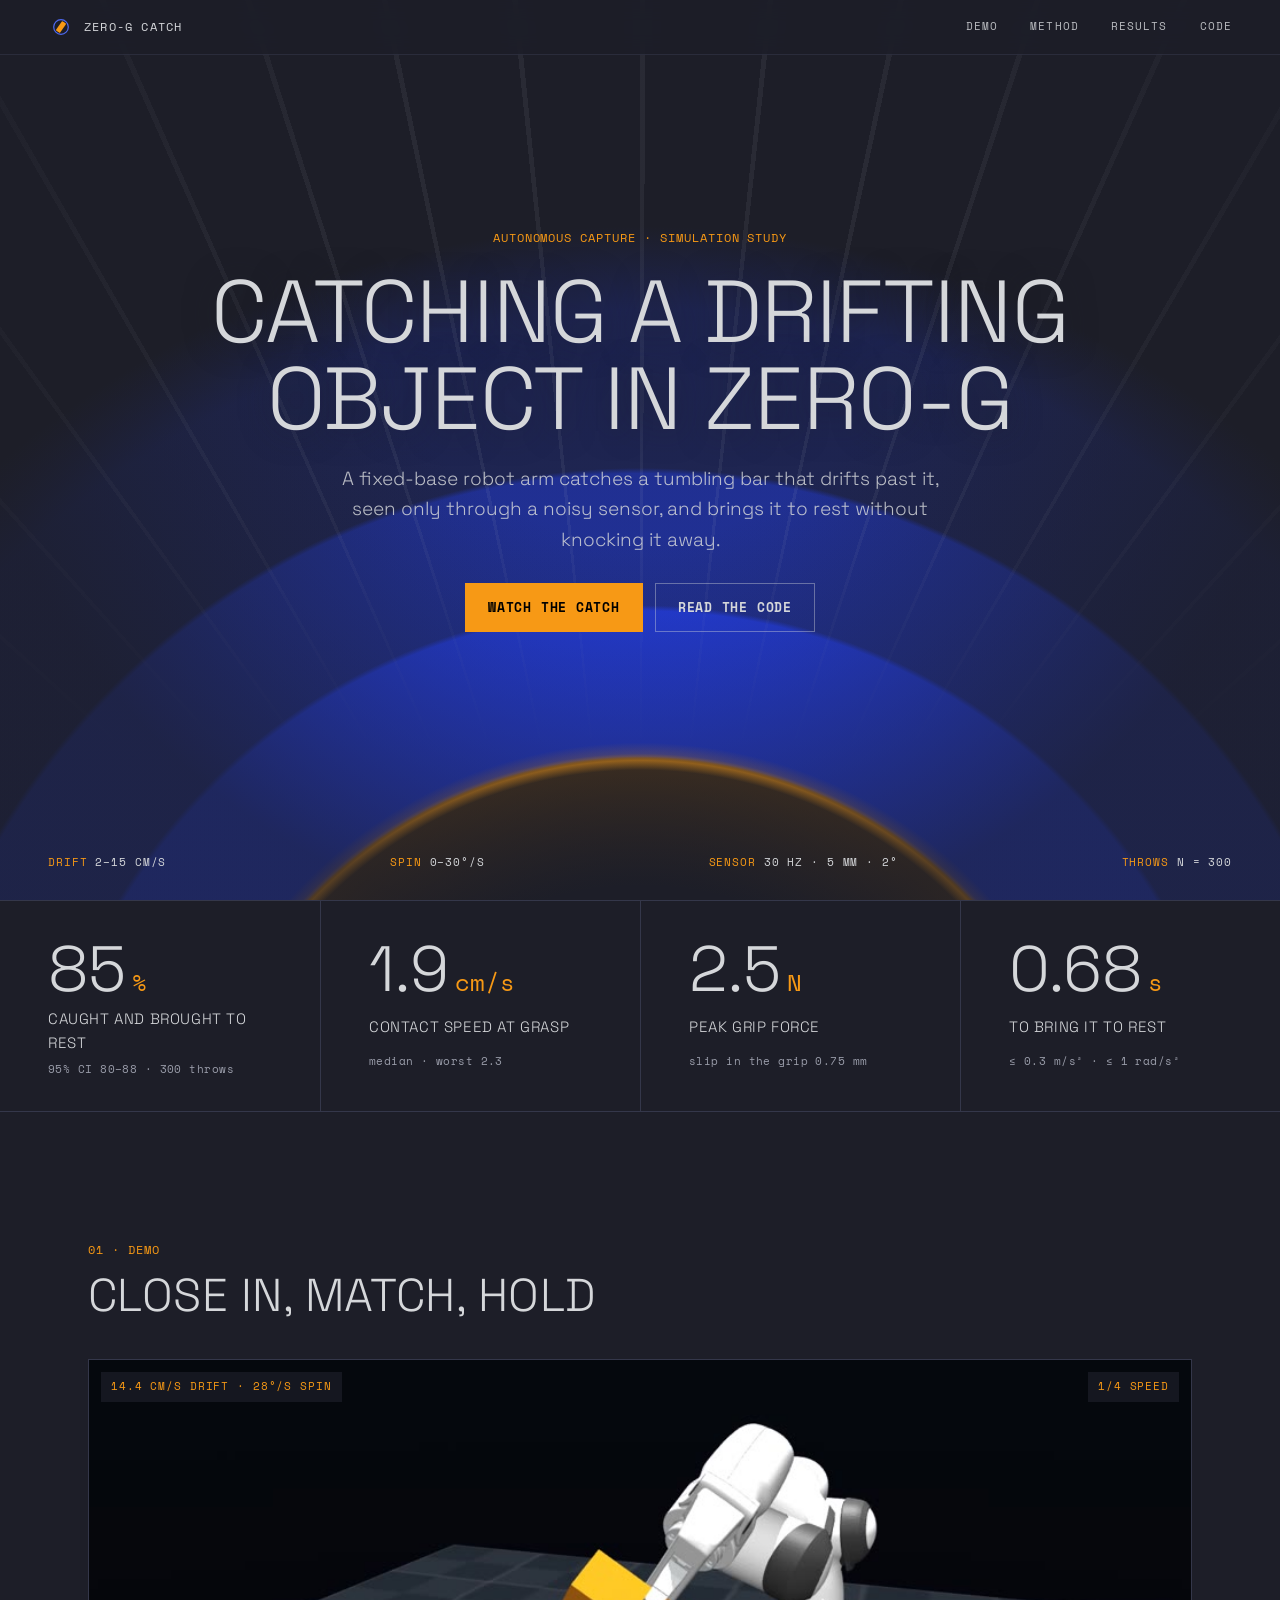
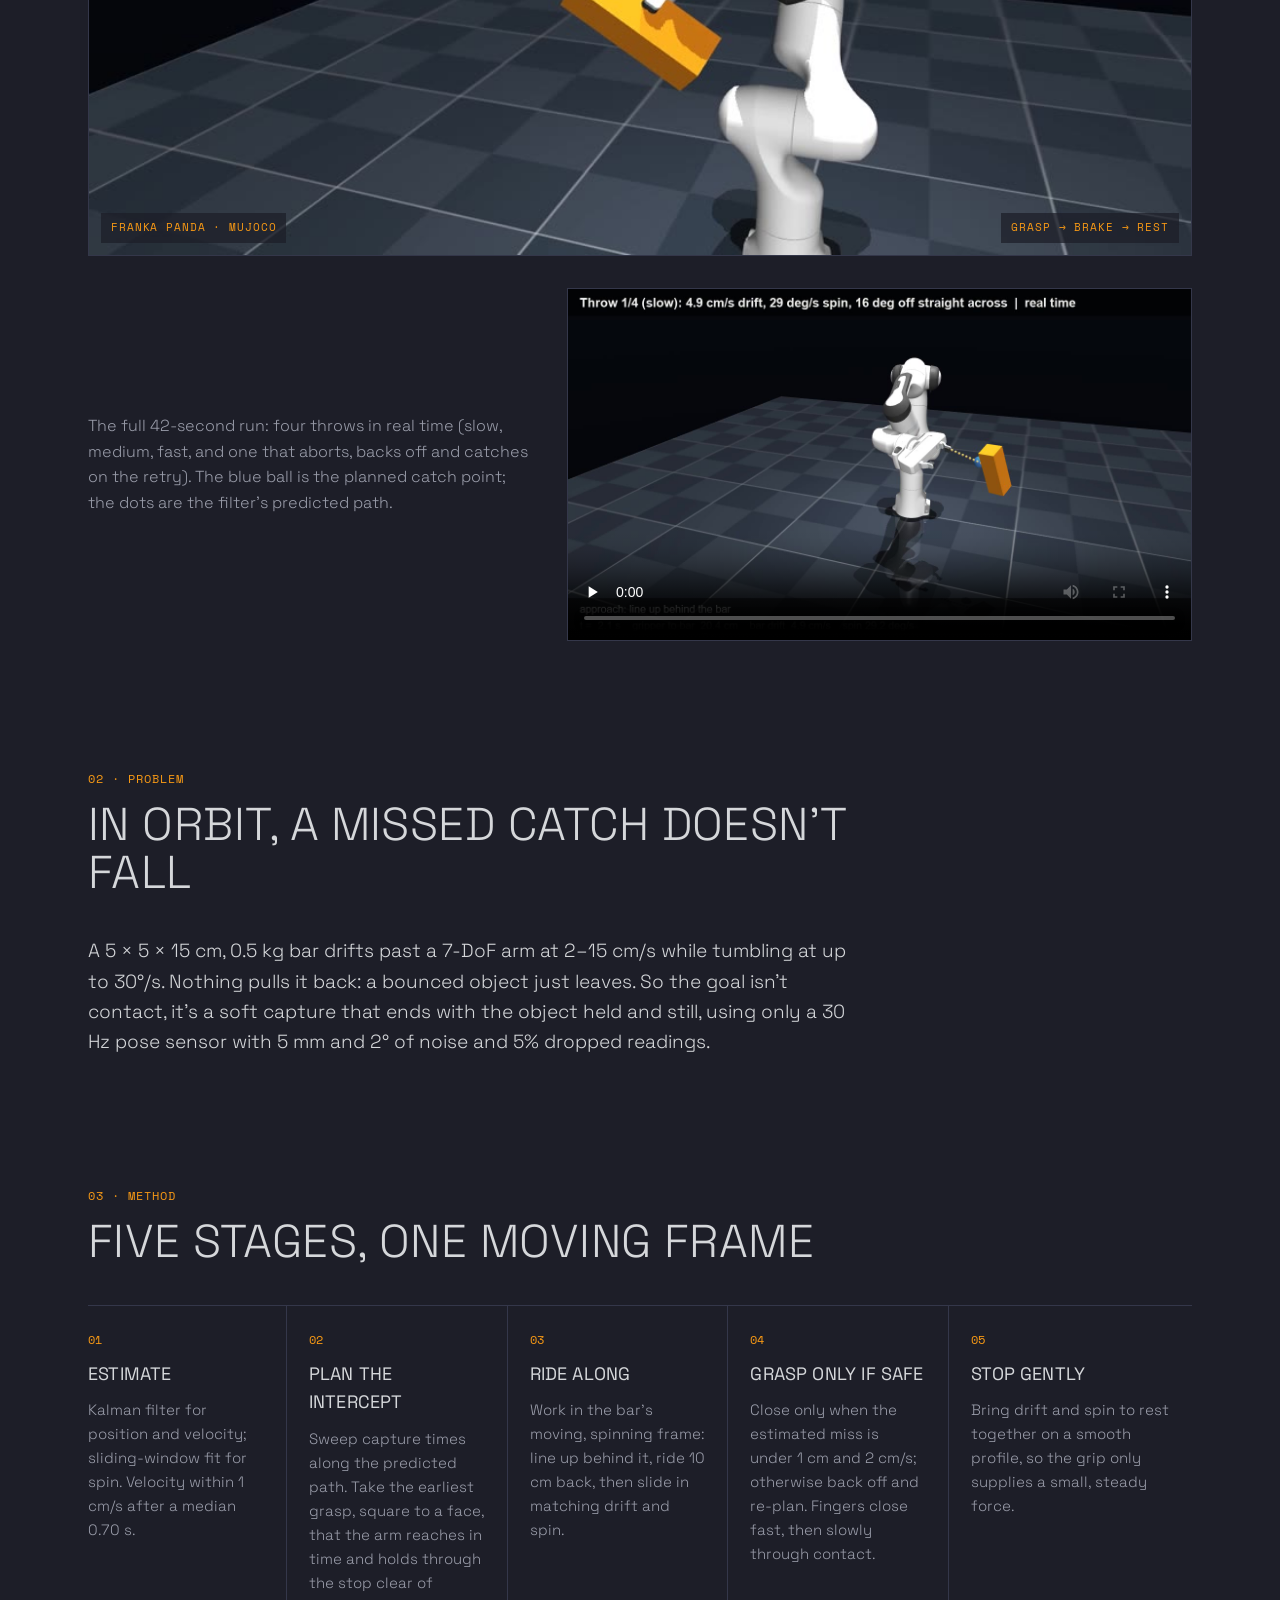
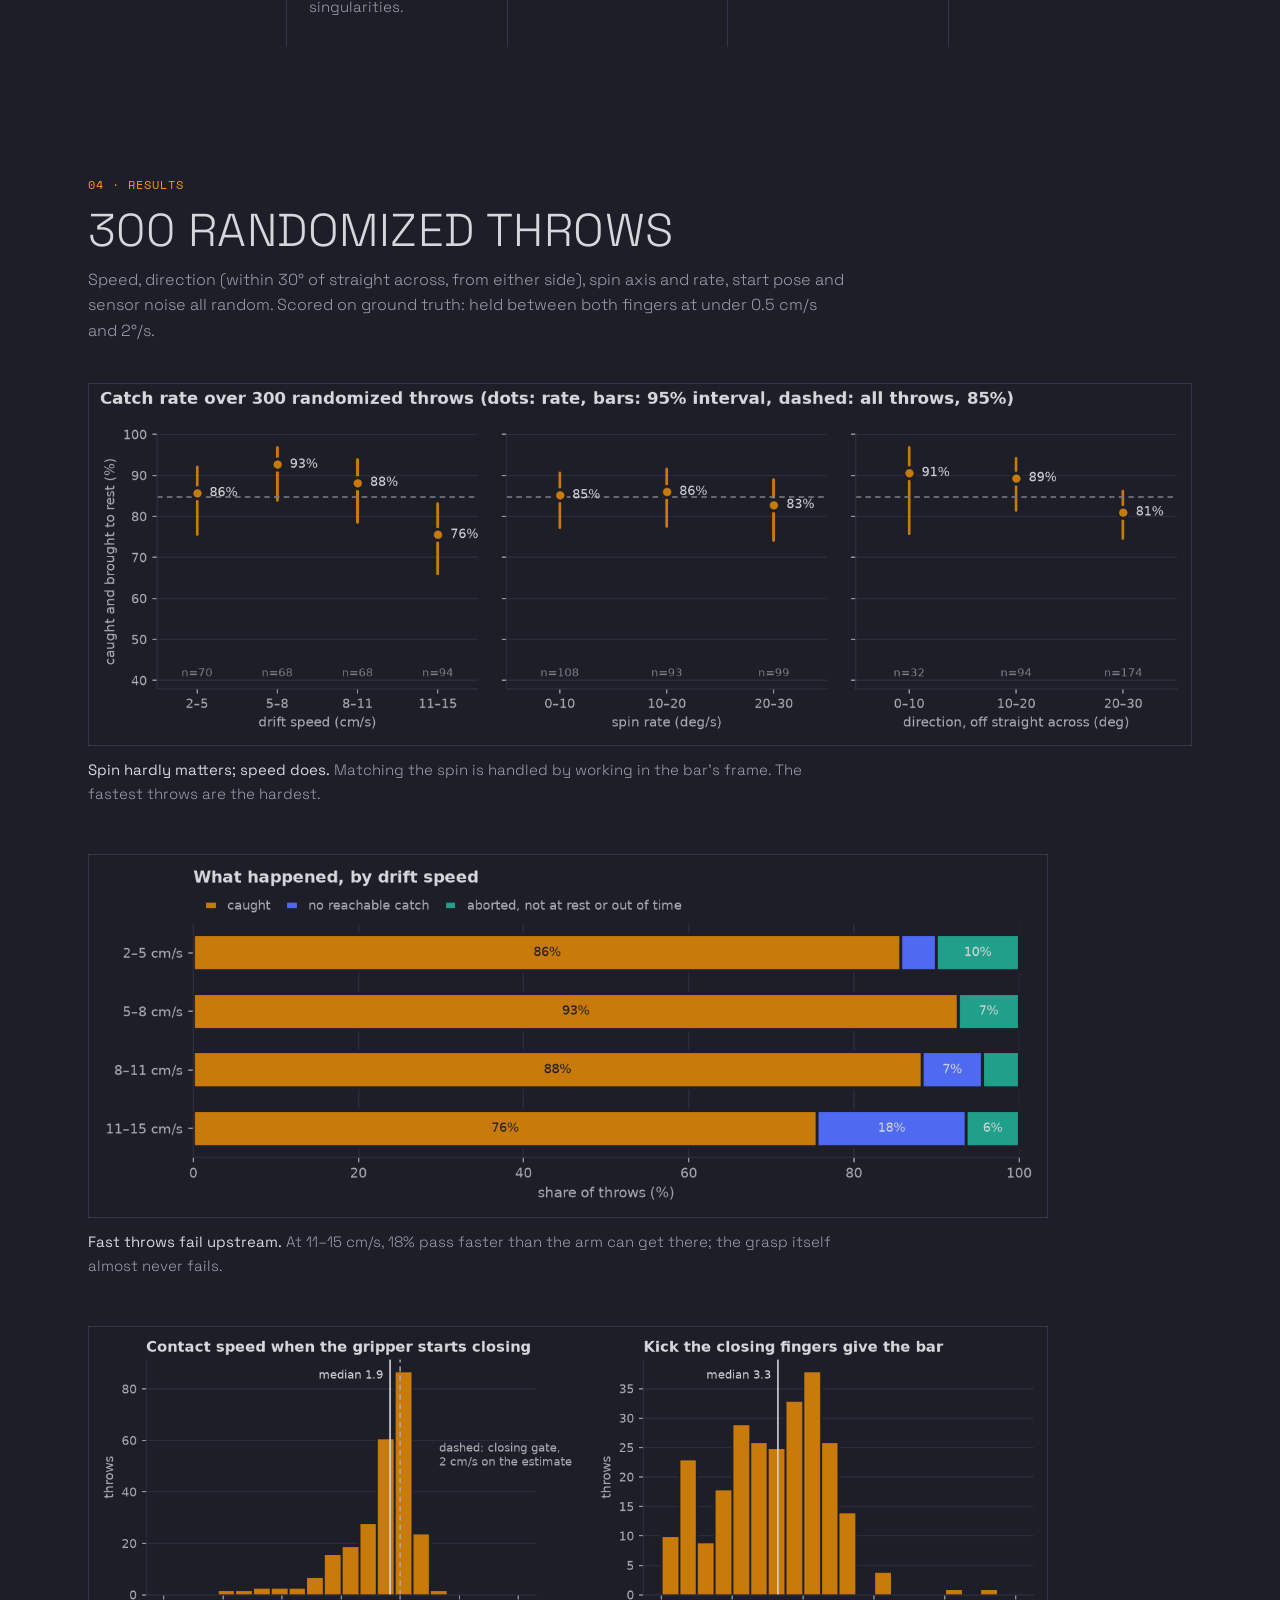
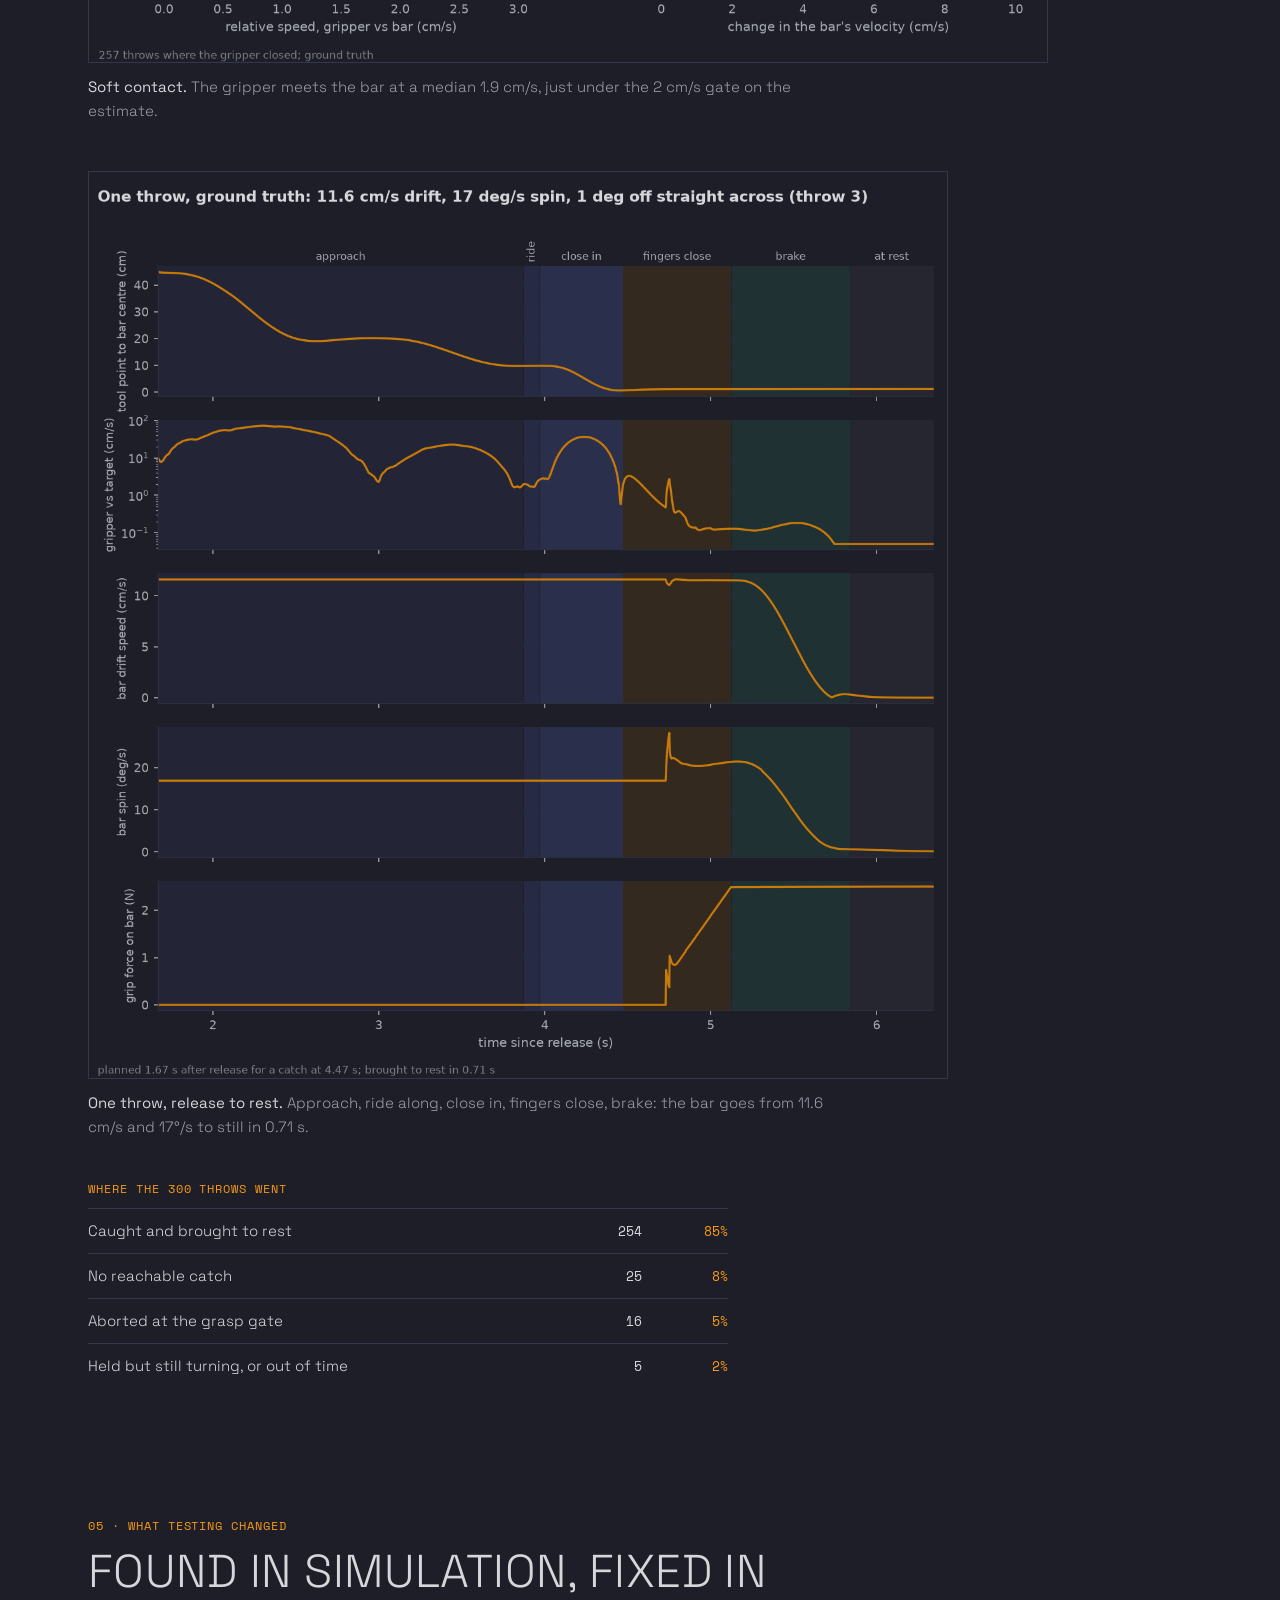
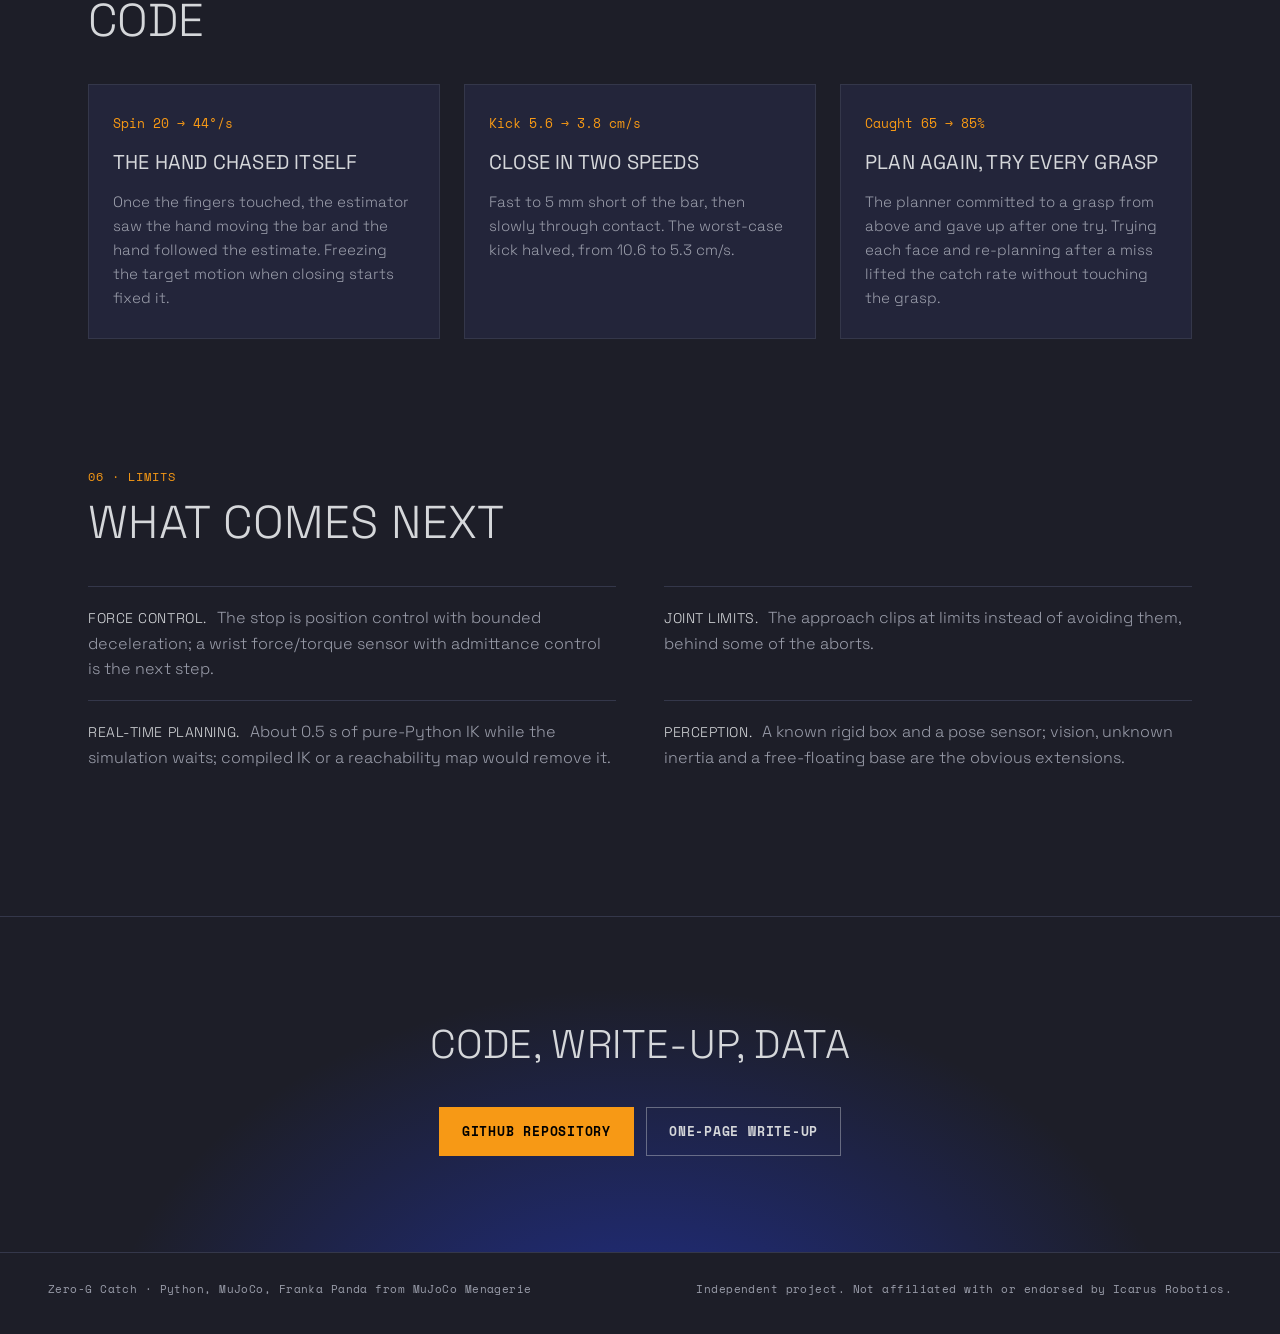
==== site/index.html @ 6e66fce1 "Project landing page on Vercel, dark theme for the figures Static page in site/ (deployed to zero-g-" ====
<!doctype html>
<html lang="en">
<head>
  <meta charset="utf-8">
  <meta name="viewport" content="width=device-width, initial-scale=1">
  <title>Zero-G Catch</title>
  <meta name="description" content="A Franka Panda catches a drifting, tumbling object in zero gravity and brings it to rest. Estimation, intercept planning, a gentle grasp and a compliant stop, tested over 300 randomized throws in MuJoCo.">
  <meta property="og:title" content="Zero-G Catch">
  <meta property="og:description" content="85% of 300 randomized zero-g throws caught and brought to rest, in simulation.">
  <meta property="og:image" content="media/demo_poster.jpg">
  <link rel="icon" href="data:image/svg+xml,%3Csvg xmlns='http://www.w3.org/2000/svg' viewBox='0 0 32 32'%3E%3Ccircle cx='16' cy='16' r='15' fill='%231d1e28'/%3E%3Ccircle cx='16' cy='16' r='9' fill='none' stroke='%23233de2' stroke-width='2'/%3E%3Crect x='13' y='9' width='6' height='14' rx='1' fill='%23f79915' transform='rotate(35 16 16)'/%3E%3C/svg%3E">
  <link rel="preconnect" href="https://fonts.googleapis.com">
  <link rel="preconnect" href="https://fonts.gstatic.com" crossorigin>
  <link href="https://fonts.googleapis.com/css2?family=Space+Grotesk:wght@300;400;500&family=Space+Mono:wght@400;700&display=swap" rel="stylesheet">
  <link rel="stylesheet" href="styles.css">
</head>
<body>
  <header class="nav">
    <a class="nav-mark" href="#top" aria-label="Zero-G Catch, back to top">
      <svg viewBox="0 0 32 32" aria-hidden="true"><circle cx="16" cy="16" r="9" fill="none" stroke="currentColor" stroke-width="1.5"/><rect x="13" y="9" width="6" height="14" rx="1" fill="var(--yellow)" transform="rotate(35 16 16)"/></svg>
      <span>Zero-G Catch</span>
    </a>
    <nav aria-label="Sections">
      <a href="#demo">Demo</a>
      <a href="#method">Method</a>
      <a href="#results">Results</a>
      <a href="https://github.com/KingDanielE/zero-g-catch">Code</a>
    </nav>
  </header>

  <main id="top">
    <section class="hero" aria-labelledby="hero-title">
      <div class="horizon" aria-hidden="true"></div>
      <div class="hero-inner">
        <p class="eyebrow">Autonomous capture · simulation study</p>
        <h1 id="hero-title">Catching a drifting<br>object in zero-g</h1>
        <p class="lede">A fixed-base robot arm catches a tumbling bar that drifts past it, seen only
          through a noisy sensor, and brings it to rest without knocking it away.</p>
        <div class="ctas">
          <a class="btn btn-solid" href="#demo">Watch the catch</a>
          <a class="btn btn-ghost" href="https://github.com/KingDanielE/zero-g-catch">Read the code</a>
        </div>
      </div>
      <dl class="telemetry" aria-label="Test conditions">
        <div><dt>Drift</dt><dd>2–15 cm/s</dd></div>
        <div><dt>Spin</dt><dd>0–30°/s</dd></div>
        <div><dt>Sensor</dt><dd>30 Hz · 5 mm · 2°</dd></div>
        <div><dt>Throws</dt><dd>N = 300</dd></div>
      </dl>
    </section>

    <section class="stats" aria-label="Headline results">
      <div class="stat">
        <p class="stat-value">85<span>%</span></p>
        <p class="stat-label">caught and brought to rest</p>
        <p class="stat-note">95% CI 80–88 · 300 throws</p>
      </div>
      <div class="stat">
        <p class="stat-value">1.9<span>cm/s</span></p>
        <p class="stat-label">contact speed at grasp</p>
        <p class="stat-note">median · worst 2.3</p>
      </div>
      <div class="stat">
        <p class="stat-value">2.5<span>N</span></p>
        <p class="stat-label">peak grip force</p>
        <p class="stat-note">slip in the grip 0.75 mm</p>
      </div>
      <div class="stat">
        <p class="stat-value">0.68<span>s</span></p>
        <p class="stat-label">to bring it to rest</p>
        <p class="stat-note">≤ 0.3 m/s² · ≤ 1 rad/s²</p>
      </div>
    </section>

    <section class="section" id="demo" aria-labelledby="demo-title">
      <div class="section-head">
        <p class="eyebrow">01 · Demo</p>
        <h2 id="demo-title">Close in, match, hold</h2>
      </div>
      <figure class="frame">
        <video class="loop" src="media/grasp_loop.mp4" poster="media/grasp_poster.jpg" autoplay muted loop playsinline aria-label="Quarter-speed close-up: the gripper slides in, matches the bar's drift and spin, closes and brakes it to rest"></video>
        <span class="tag tl">14.4 cm/s drift · 28°/s spin</span>
        <span class="tag tr">1/4 speed</span>
        <span class="tag bl">Franka Panda · MuJoCo</span>
        <span class="tag br">Grasp → brake → rest</span>
      </figure>
      <div class="demo-full">
        <p>The full 42-second run: four throws in real time (slow, medium, fast, and one that aborts,
          backs off and catches on the retry). The blue ball is the planned catch point; the dots
          are the filter's predicted path.</p>
        <video controls preload="none" poster="media/demo_poster.jpg" src="media/catch_demo.mp4" aria-label="Full demo video, 42 seconds"></video>
      </div>
    </section>

    <section class="section" id="problem" aria-labelledby="problem-title">
      <div class="section-head">
        <p class="eyebrow">02 · Problem</p>
        <h2 id="problem-title">In orbit, a missed catch doesn't fall</h2>
      </div>
      <div class="prose">
        <p>A 5 × 5 × 15 cm, 0.5 kg bar drifts past a 7-DoF arm at 2–15 cm/s while tumbling at up to
          30°/s. Nothing pulls it back: a bounced object just leaves. So the goal isn't contact, it's
          a soft capture that ends with the object held and still, using only a 30 Hz pose sensor
          with 5 mm and 2° of noise and 5% dropped readings.</p>
      </div>
    </section>

    <section class="section" id="method" aria-labelledby="method-title">
      <div class="section-head">
        <p class="eyebrow">03 · Method</p>
        <h2 id="method-title">Five stages, one moving frame</h2>
      </div>
      <ol class="steps">
        <li>
          <span class="step-num">01</span>
          <h3>Estimate</h3>
          <p>Kalman filter for position and velocity; sliding-window fit for spin. Velocity within
            1 cm/s after a median 0.70 s.</p>
        </li>
        <li>
          <span class="step-num">02</span>
          <h3>Plan the intercept</h3>
          <p>Sweep capture times along the predicted path. Take the earliest grasp, square to a
            face, that the arm reaches in time and holds through the stop clear of singularities.</p>
        </li>
        <li>
          <span class="step-num">03</span>
          <h3>Ride along</h3>
          <p>Work in the bar's moving, spinning frame: line up behind it, ride 10 cm back, then
            slide in matching drift and spin.</p>
        </li>
        <li>
          <span class="step-num">04</span>
          <h3>Grasp only if safe</h3>
          <p>Close only when the estimated miss is under 1 cm and 2 cm/s; otherwise back off and
            re-plan. Fingers close fast, then slowly through contact.</p>
        </li>
        <li>
          <span class="step-num">05</span>
          <h3>Stop gently</h3>
          <p>Bring drift and spin to rest together on a smooth profile, so the grip only supplies
            a small, steady force.</p>
        </li>
      </ol>
    </section>

    <section class="section" id="results" aria-labelledby="results-title">
      <div class="section-head">
        <p class="eyebrow">04 · Results</p>
        <h2 id="results-title">300 randomized throws</h2>
        <p class="section-sub">Speed, direction (within 30° of straight across, from either side),
          spin axis and rate, start pose and sensor noise all random. Scored on ground truth: held
          between both fingers at under 0.5 cm/s and 2°/s.</p>
      </div>
      <div class="figs">
        <figure class="fig">
          <img src="media/fig_success.png" width="1650" height="540" loading="lazy" alt="Catch rate by drift speed: 86% at 2–5 cm/s, 93% at 5–8, 88% at 8–11, 76% at 11–15. By spin: 85%, 86%, 83% across 0–30°/s. By direction: 91%, 89%, 81% from 0 to 30° off straight across.">
          <figcaption><strong>Spin hardly matters; speed does.</strong> Matching the spin is handled by
            working in the bar's frame. The fastest throws are the hardest.</figcaption>
        </figure>
        <figure class="fig">
          <img src="media/fig_outcomes.png" width="1350" height="510" loading="lazy" alt="Outcomes by speed. Caught: 86%, 93%, 88%, 76%. No reachable catch rises to 18% at 11–15 cm/s.">
          <figcaption><strong>Fast throws fail upstream.</strong> At 11–15 cm/s, 18% pass faster than
            the arm can get there; the grasp itself almost never fails.</figcaption>
        </figure>
        <figure class="fig">
          <img src="media/fig_contact.png" width="1500" height="525" loading="lazy" alt="Histograms: contact speed when the gripper starts closing, median 1.9 cm/s, all under 2.3; kick from the closing fingers, median 3.3 cm/s.">
          <figcaption><strong>Soft contact.</strong> The gripper meets the bar at a median 1.9 cm/s,
            just under the 2 cm/s gate on the estimate.</figcaption>
        </figure>
        <figure class="fig">
          <img src="media/fig_example.png" width="1350" height="1425" loading="lazy" alt="One throw at 11.6 cm/s and 17°/s from release to rest: the tool point closes from 45 cm to 1 cm, grip force builds to 2.5 N, and drift and spin fall to zero during braking.">
          <figcaption><strong>One throw, release to rest.</strong> Approach, ride along, close in,
            fingers close, brake: the bar goes from 11.6 cm/s and 17°/s to still in 0.71 s.</figcaption>
        </figure>
      </div>
      <table class="outcomes">
        <caption>Where the 300 throws went</caption>
        <tbody>
          <tr><th scope="row">Caught and brought to rest</th><td>254</td><td>85%</td></tr>
          <tr><th scope="row">No reachable catch</th><td>25</td><td>8%</td></tr>
          <tr><th scope="row">Aborted at the grasp gate</th><td>16</td><td>5%</td></tr>
          <tr><th scope="row">Held but still turning, or out of time</th><td>5</td><td>2%</td></tr>
        </tbody>
      </table>
    </section>

    <section class="section" id="lessons" aria-labelledby="lessons-title">
      <div class="section-head">
        <p class="eyebrow">05 · What testing changed</p>
        <h2 id="lessons-title">Found in simulation, fixed in code</h2>
      </div>
      <div class="lessons">
        <article>
          <p class="lesson-k">Spin 20 → 44°/s</p>
          <h3>The hand chased itself</h3>
          <p>Once the fingers touched, the estimator saw the hand moving the bar and the hand
            followed the estimate. Freezing the target motion when closing starts fixed it.</p>
        </article>
        <article>
          <p class="lesson-k">Kick 5.6 → 3.8 cm/s</p>
          <h3>Close in two speeds</h3>
          <p>Fast to 5 mm short of the bar, then slowly through contact. The worst-case kick
            halved, from 10.6 to 5.3 cm/s.</p>
        </article>
        <article>
          <p class="lesson-k">Caught 65 → 85%</p>
          <h3>Plan again, try every grasp</h3>
          <p>The planner committed to a grasp from above and gave up after one try. Trying each
            face and re-planning after a miss lifted the catch rate without touching the grasp.</p>
        </article>
      </div>
    </section>

    <section class="section" id="next" aria-labelledby="next-title">
      <div class="section-head">
        <p class="eyebrow">06 · Limits</p>
        <h2 id="next-title">What comes next</h2>
      </div>
      <ul class="limits">
        <li><span>Force control.</span> The stop is position control with bounded deceleration;
          a wrist force/torque sensor with admittance control is the next step.</li>
        <li><span>Joint limits.</span> The approach clips at limits instead of avoiding them,
          behind some of the aborts.</li>
        <li><span>Real-time planning.</span> About 0.5 s of pure-Python IK while the simulation
          waits; compiled IK or a reachability map would remove it.</li>
        <li><span>Perception.</span> A known rigid box and a pose sensor; vision, unknown inertia
          and a free-floating base are the obvious extensions.</li>
      </ul>
    </section>

    <section class="cta-band" aria-label="Links">
      <h2>Code, write-up, data</h2>
      <div class="ctas">
        <a class="btn btn-solid" href="https://github.com/KingDanielE/zero-g-catch">GitHub repository</a>
        <a class="btn btn-ghost" href="https://github.com/KingDanielE/zero-g-catch/blob/main/docs/writeup.md">One-page write-up</a>
      </div>
    </section>
  </main>

  <footer class="footer">
    <p>Zero-G Catch · Python, MuJoCo, Franka Panda from MuJoCo Menagerie</p>
    <p>Independent project. Not affiliated with or endorsed by Icarus Robotics.</p>
  </footer>
</body>
</html>
---- site/styles.css ----
:root {
  --dark: #1d1e28;
  --dark-2: #23253a;
  --line: #34374a;
  --light: #d5d7da;
  --muted: #9a9daa;
  --yellow: #f79915;
  --blue: #233de2;
  --blue-soft: #4f6af0;
  --brown: #503611;
  --display: "Space Grotesk", "Segoe UI", system-ui, sans-serif;
  --mono: "Space Mono", ui-monospace, "Cascadia Mono", Menlo, monospace;
  --gutter: clamp(16px, 4vw, 48px);
  --max: 1200px;
  color-scheme: dark;
}

* { box-sizing: border-box; }
html { scroll-behavior: smooth; scroll-padding-top: 72px; }
body {
  margin: 0;
  background: var(--dark);
  color: var(--light);
  font-family: var(--display);
  font-weight: 300;
  font-size: 17px;
  line-height: 1.6;
  -webkit-font-smoothing: antialiased;
}
img, video { display: block; max-width: 100%; }
a { color: inherit; }
h1, h2, h3 { font-weight: 300; text-transform: uppercase; margin: 0; letter-spacing: 0.01em; }
p { margin: 0; }
:focus-visible { outline: 2px solid var(--yellow); outline-offset: 3px; }

.eyebrow {
  font-family: var(--mono);
  font-size: 12px;
  letter-spacing: 0.08em;
  text-transform: uppercase;
  color: var(--yellow);
}

/* Navigation */
.nav {
  position: fixed;
  inset: 0 0 auto 0;
  z-index: 10;
  display: flex;
  align-items: center;
  justify-content: space-between;
  gap: 16px;
  padding: 14px var(--gutter);
  background: rgba(29, 30, 40, 0.78);
  backdrop-filter: blur(10px);
  -webkit-backdrop-filter: blur(10px);
  border-bottom: 1px solid rgba(52, 55, 74, 0.6);
}
.nav-mark {
  display: flex;
  align-items: center;
  gap: 10px;
  text-decoration: none;
  font-family: var(--mono);
  font-size: 12px;
  letter-spacing: 0.1em;
  text-transform: uppercase;
}
.nav-mark svg { width: 26px; height: 26px; color: var(--blue-soft); }
.nav nav { display: flex; gap: clamp(14px, 3vw, 32px); }
.nav nav a {
  font-family: var(--mono);
  font-size: 11px;
  letter-spacing: 0.1em;
  text-transform: uppercase;
  text-decoration: none;
  color: var(--light);
  opacity: 0.85;
}
.nav nav a:hover { color: var(--yellow); opacity: 1; }

/* Hero: a planet's horizon, glowing blue with a warm rim, and faint radial lines */
.hero {
  position: relative;
  min-height: 100svh;
  display: grid;
  place-items: center;
  overflow: hidden;
  padding: 120px var(--gutter) 160px;
  isolation: isolate;
}
.horizon {
  position: absolute;
  inset: 0;
  z-index: -1;
  background:
    radial-gradient(circle at 50% 135%, transparent 0 32.4%, rgba(247, 153, 21, 0.85) 33.1%, rgba(247, 153, 21, 0.25) 33.6%, transparent 34.4%),
    radial-gradient(circle at 50% 135%, var(--dark) 0 24%, rgba(80, 54, 17, 0.95) 33.2%, transparent 33.4%),
    radial-gradient(circle at 50% 135%, rgba(35, 61, 226, 0.95) 0 44%, rgba(35, 61, 226, 0) 44.4%),
    radial-gradient(circle at 50% 135%, rgba(35, 61, 226, 0.45) 0 54%, rgba(35, 61, 226, 0) 54.4%),
    radial-gradient(circle at 50% 135%, rgba(35, 61, 226, 0.22) 0 66%, rgba(35, 61, 226, 0) 72%),
    var(--dark);
}
.horizon::before {
  content: "";
  position: absolute;
  inset: 0;
  background: repeating-conic-gradient(from 0deg at 50% 135%, rgba(213, 215, 218, 0.07) 0 0.25deg, transparent 0.25deg 6deg);
  mask-image: linear-gradient(to bottom, #000 0%, #000 55%, transparent 85%);
}
.horizon::after {
  content: "";
  position: absolute;
  inset: 0;
  background: radial-gradient(ellipse at 50% 30%, transparent 30%, rgba(29, 30, 40, 0.7) 75%);
}
.hero-inner {
  max-width: 900px;
  text-align: center;
  display: grid;
  gap: 22px;
  justify-items: center;
}
.hero h1 {
  font-size: clamp(38px, 7.2vw, 88px);
  line-height: 0.98;
  letter-spacing: -0.01em;
  color: var(--light);
  text-shadow: 0 2px 30px rgba(29, 30, 40, 0.6);
}
.lede {
  max-width: 620px;
  font-size: clamp(16px, 1.6vw, 19px);
  color: var(--light);
  opacity: 0.85;
}
.ctas { display: flex; flex-wrap: wrap; gap: 12px; justify-content: center; margin-top: 6px; }
.btn {
  display: inline-block;
  padding: 13px 22px;
  font-family: var(--mono);
  font-weight: 700;
  font-size: 13px;
  letter-spacing: 0.06em;
  text-transform: uppercase;
  text-decoration: none;
  border: 1px solid var(--yellow);
  transition: background 0.15s, color 0.15s;
}
.btn-solid { background: var(--yellow); color: #000; }
.btn-solid:hover { background: transparent; color: var(--yellow); }
.btn-ghost { color: var(--light); border-color: rgba(213, 215, 218, 0.4); }
.btn-ghost:hover { border-color: var(--yellow); color: var(--yellow); }

.telemetry {
  position: absolute;
  left: var(--gutter);
  right: var(--gutter);
  bottom: 28px;
  margin: 0;
  display: flex;
  flex-wrap: wrap;
  justify-content: space-between;
  gap: 10px 24px;
  font-family: var(--mono);
  font-size: 11px;
  letter-spacing: 0.08em;
  text-transform: uppercase;
}
.telemetry div { display: flex; gap: 8px; }
.telemetry dt { color: var(--yellow); }
.telemetry dd { margin: 0; color: var(--light); }

/* Stats: a ruled grid, like an instrument panel */
.stats {
  display: grid;
  grid-template-columns: repeat(4, 1fr);
  border-top: 1px solid var(--line);
  border-bottom: 1px solid var(--line);
}
.stat {
  padding: 36px var(--gutter) 32px;
  border-left: 1px solid var(--line);
  display: grid;
  gap: 6px;
}
.stat:first-child { border-left: 0; }
.stat-value {
  font-size: clamp(40px, 5vw, 64px);
  font-weight: 300;
  line-height: 1;
  color: var(--light);
}
.stat-value span { font-size: 0.38em; margin-left: 6px; color: var(--yellow); font-family: var(--mono); }
.stat-label { font-size: 15px; text-transform: uppercase; letter-spacing: 0.04em; }
.stat-note { font-family: var(--mono); font-size: 11px; color: var(--muted); letter-spacing: 0.04em; }

/* Sections */
.section {
  max-width: var(--max);
  margin: 0 auto;
  padding: clamp(72px, 10vw, 128px) var(--gutter) 0;
}
.section-head { display: grid; gap: 12px; margin-bottom: 40px; max-width: 760px; }
.section h2 { font-size: clamp(28px, 4vw, 46px); line-height: 1.05; }
.section-sub { color: var(--muted); font-size: 16px; }
.prose { max-width: 760px; font-size: 19px; color: var(--light); }

/* Demo */
.frame {
  position: relative;
  margin: 0;
  border: 1px solid var(--line);
  background: #000;
  aspect-ratio: 960 / 432;
  overflow: hidden;
}
.frame video { width: 100%; height: 100%; object-fit: cover; }
.tag {
  position: absolute;
  padding: 6px 10px;
  font-family: var(--mono);
  font-size: 11px;
  letter-spacing: 0.08em;
  text-transform: uppercase;
  color: var(--yellow);
  background: rgba(29, 30, 40, 0.72);
}
.tl { top: 12px; left: 12px; }
.tr { top: 12px; right: 12px; }
.bl { bottom: 12px; left: 12px; }
.br { bottom: 12px; right: 12px; }
.demo-full {
  display: grid;
  grid-template-columns: 1fr 1.4fr;
  gap: 32px;
  align-items: center;
  margin-top: 32px;
}
.demo-full p { color: var(--muted); font-size: 16px; }
.demo-full video { width: 100%; border: 1px solid var(--line); background: #000; }

/* Method */
.steps {
  list-style: none;
  margin: 0;
  padding: 0;
  display: grid;
  grid-template-columns: repeat(5, 1fr);
  border-top: 1px solid var(--line);
}
.steps li {
  padding: 24px 22px 28px 0;
  margin-right: 22px;
  display: grid;
  align-content: start;
  gap: 10px;
  border-right: 1px solid var(--line);
}
.steps li:last-child { border-right: 0; margin-right: 0; }
.step-num { font-family: var(--mono); font-size: 12px; color: var(--yellow); }
.steps h3 { font-size: 18px; font-weight: 400; }
.steps p { font-size: 15px; color: var(--muted); }

/* Results */
.figs { display: grid; gap: 48px; }
.fig { margin: 0; display: grid; gap: 12px; align-content: start; }
.fig img { width: 100%; height: auto; border: 1px solid var(--line); }
.fig:nth-child(2) img, .fig:nth-child(3) img { max-width: 960px; }
.fig:last-child img { max-width: 860px; }
.fig figcaption { font-size: 15px; color: var(--muted); max-width: 760px; }
.fig figcaption strong { color: var(--light); font-weight: 400; }
.outcomes {
  margin-top: 40px;
  width: 100%;
  max-width: 640px;
  border-collapse: collapse;
  font-size: 15px;
}
.outcomes caption {
  text-align: left;
  font-family: var(--mono);
  font-size: 12px;
  letter-spacing: 0.08em;
  text-transform: uppercase;
  color: var(--yellow);
  padding-bottom: 10px;
}
.outcomes th { text-align: left; font-weight: 300; padding: 10px 0; }
.outcomes td { text-align: right; font-family: var(--mono); font-size: 13px; padding: 10px 0 10px 24px; }
.outcomes tr { border-top: 1px solid var(--line); }
.outcomes td:last-child { color: var(--yellow); }

/* Lessons */
.lessons { display: grid; grid-template-columns: repeat(3, 1fr); gap: 24px; }
.lessons article {
  padding: 28px 24px;
  background: var(--dark-2);
  border: 1px solid var(--line);
  display: grid;
  align-content: start;
  gap: 12px;
}
.lesson-k { font-family: var(--mono); font-size: 13px; color: var(--yellow); }
.lessons h3 { font-size: 20px; font-weight: 400; }
.lessons p:last-child { font-size: 15px; color: var(--muted); }

/* Limits */
.limits { list-style: none; margin: 0; padding: 0; display: grid; grid-template-columns: 1fr 1fr; gap: 0 48px; }
.limits li { padding: 18px 0; border-top: 1px solid var(--line); color: var(--muted); font-size: 16px; }
.limits span { color: var(--light); text-transform: uppercase; font-size: 14px; letter-spacing: 0.04em; margin-right: 6px; }

/* Closing band */
.cta-band {
  margin-top: clamp(72px, 10vw, 128px);
  padding: clamp(56px, 8vw, 96px) var(--gutter);
  text-align: center;
  display: grid;
  gap: 24px;
  justify-items: center;
  background:
    radial-gradient(ellipse at 50% 140%, rgba(35, 61, 226, 0.55), transparent 60%),
    var(--dark);
  border-top: 1px solid var(--line);
}
.cta-band h2 { font-size: clamp(26px, 3.4vw, 40px); }

.footer {
  padding: 28px var(--gutter) 36px;
  display: flex;
  flex-wrap: wrap;
  justify-content: space-between;
  gap: 8px 24px;
  font-family: var(--mono);
  font-size: 11px;
  letter-spacing: 0.04em;
  color: var(--muted);
  border-top: 1px solid var(--line);
}

@media (max-width: 960px) {
  .stats { grid-template-columns: repeat(2, 1fr); }
  .stat:nth-child(3) { border-left: 0; }
  .stat:nth-child(n + 3) { border-top: 1px solid var(--line); }
  .steps { grid-template-columns: 1fr 1fr; }
  .steps li { border-right: 0; margin-right: 0; padding-right: 0; border-bottom: 1px solid var(--line); }
  .steps { column-gap: 32px; }
  .lessons { grid-template-columns: 1fr; }
  .demo-full { grid-template-columns: 1fr; }
}

@media (max-width: 640px) {
  .nav nav a:not(:last-child) { display: none; }
  .hero { padding-bottom: 180px; }
  .telemetry { justify-content: flex-start; }
  .stats { grid-template-columns: 1fr 1fr; }
  .stat { padding: 24px 16px; }
  .steps { grid-template-columns: 1fr; }
  .limits { grid-template-columns: 1fr; }
  .tag { font-size: 9px; padding: 4px 6px; }
  .tr, .bl { display: none; }
}

@media (prefers-reduced-motion: reduce) {
  html { scroll-behavior: auto; }
}
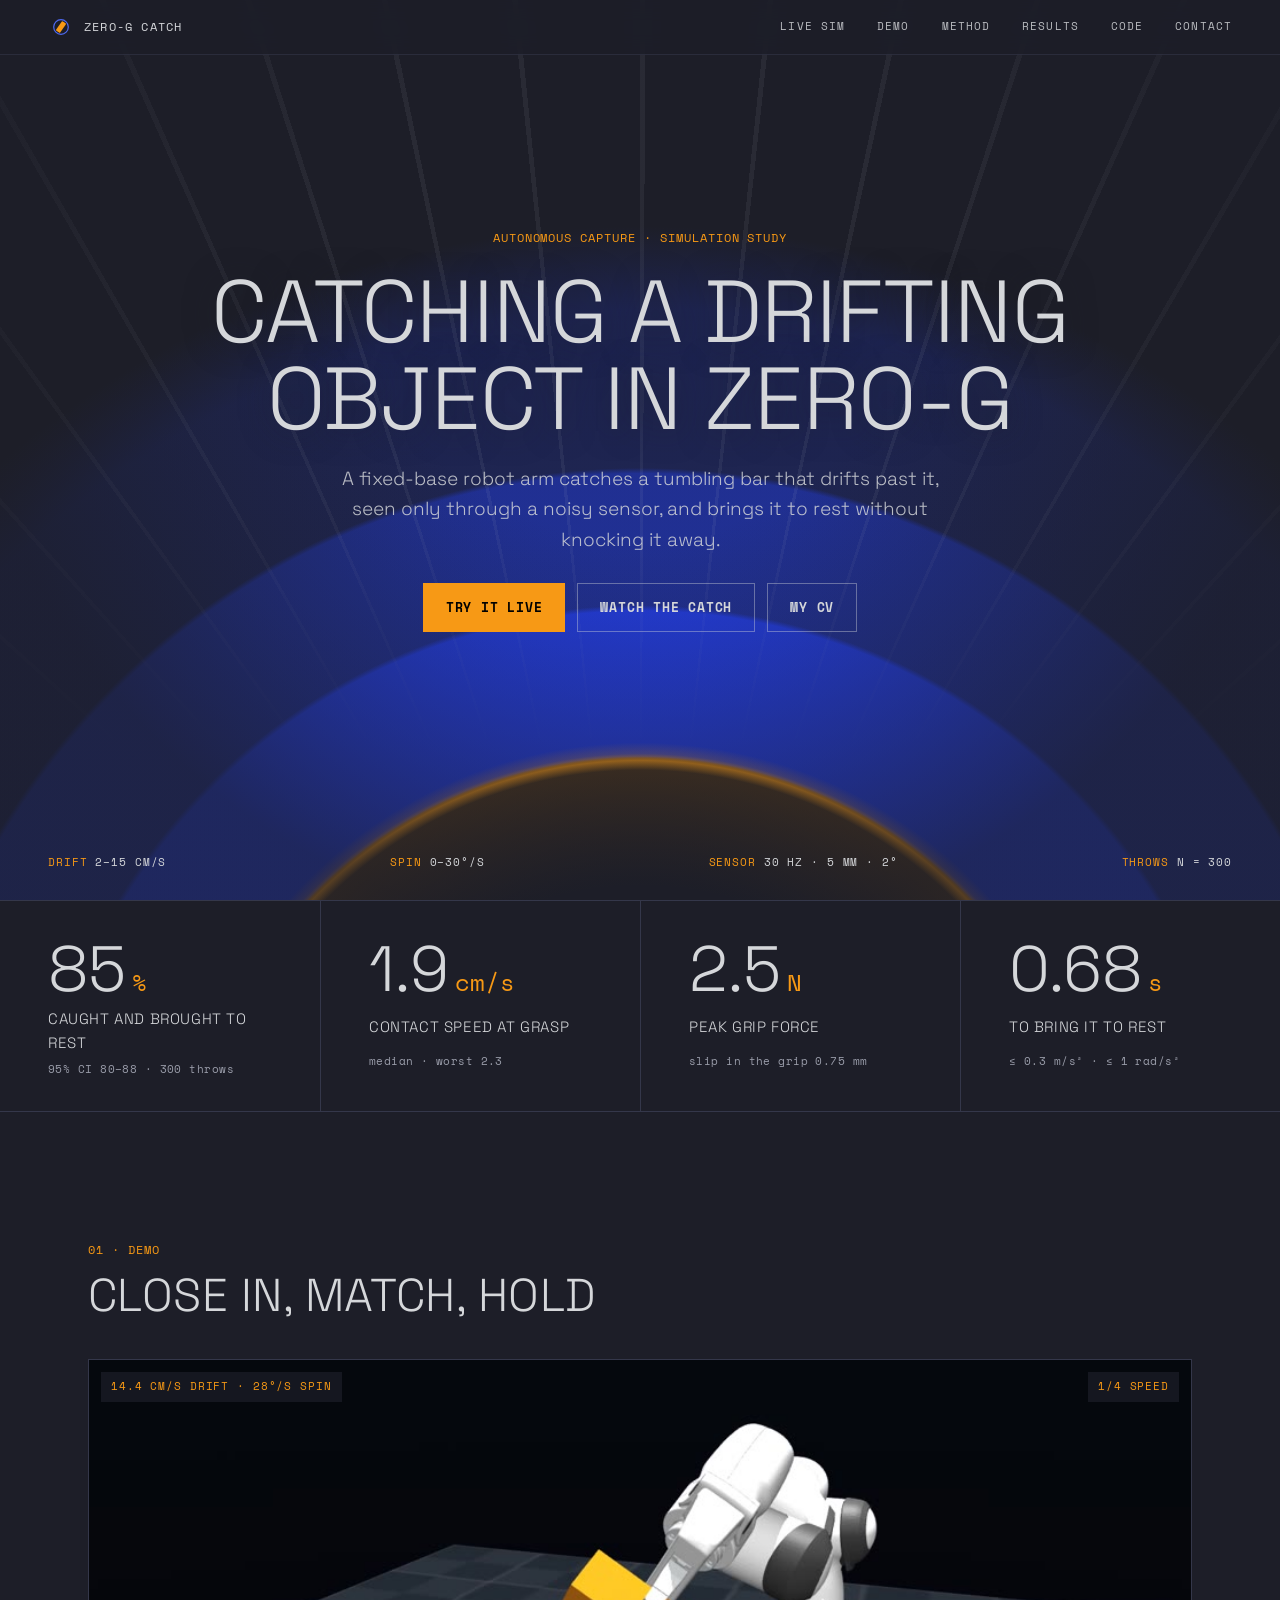
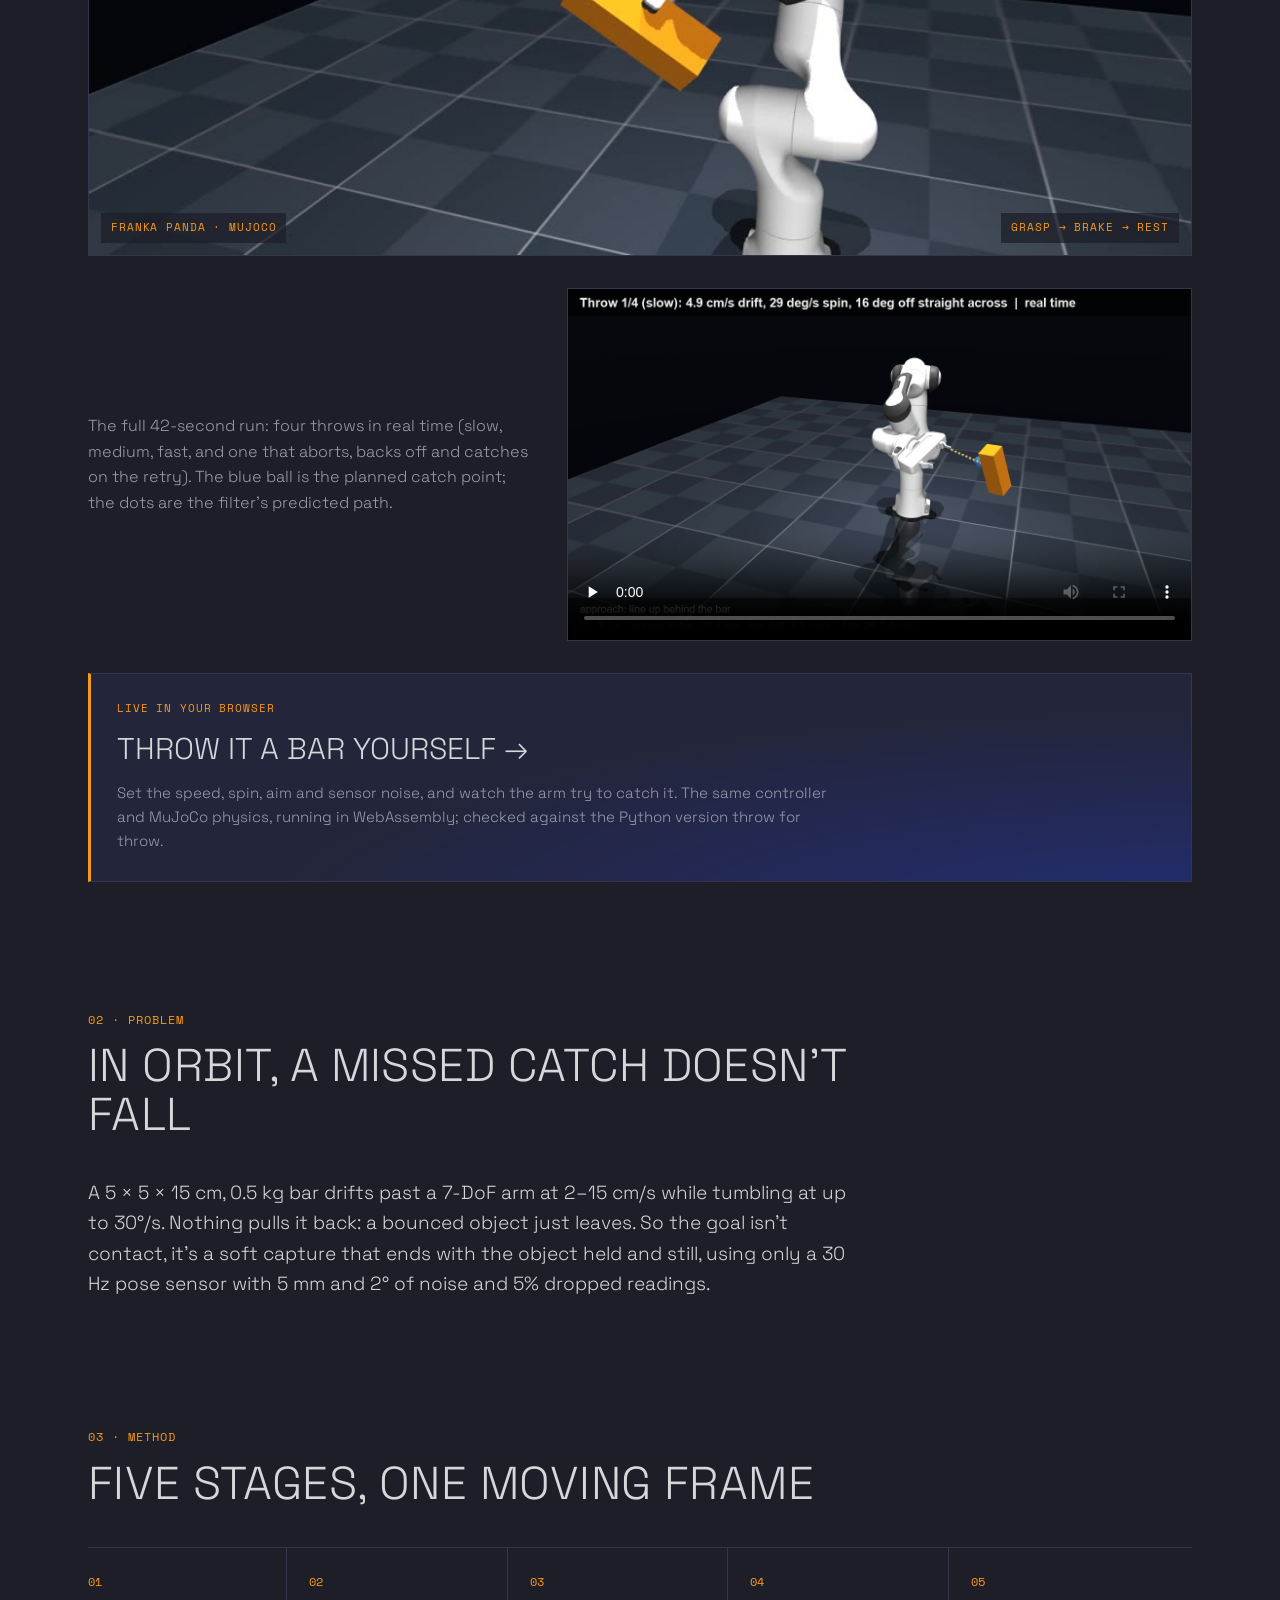
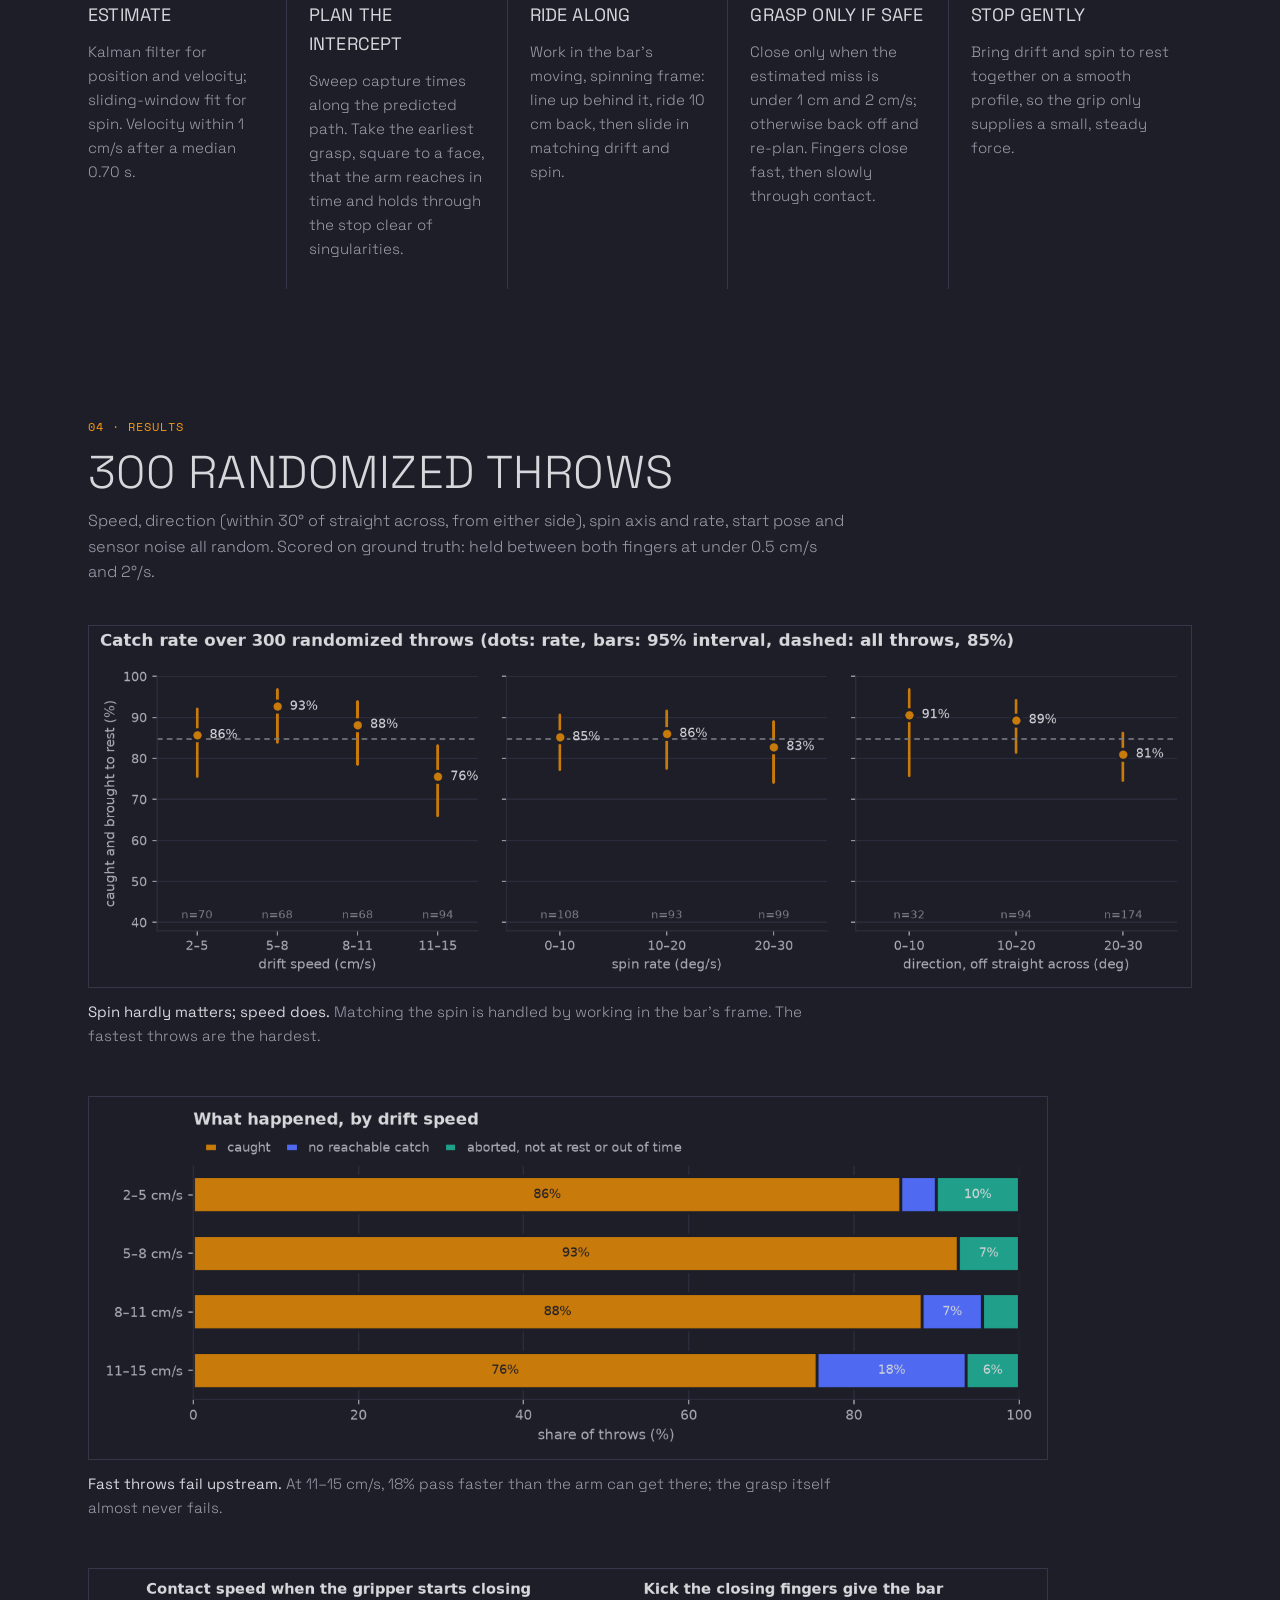
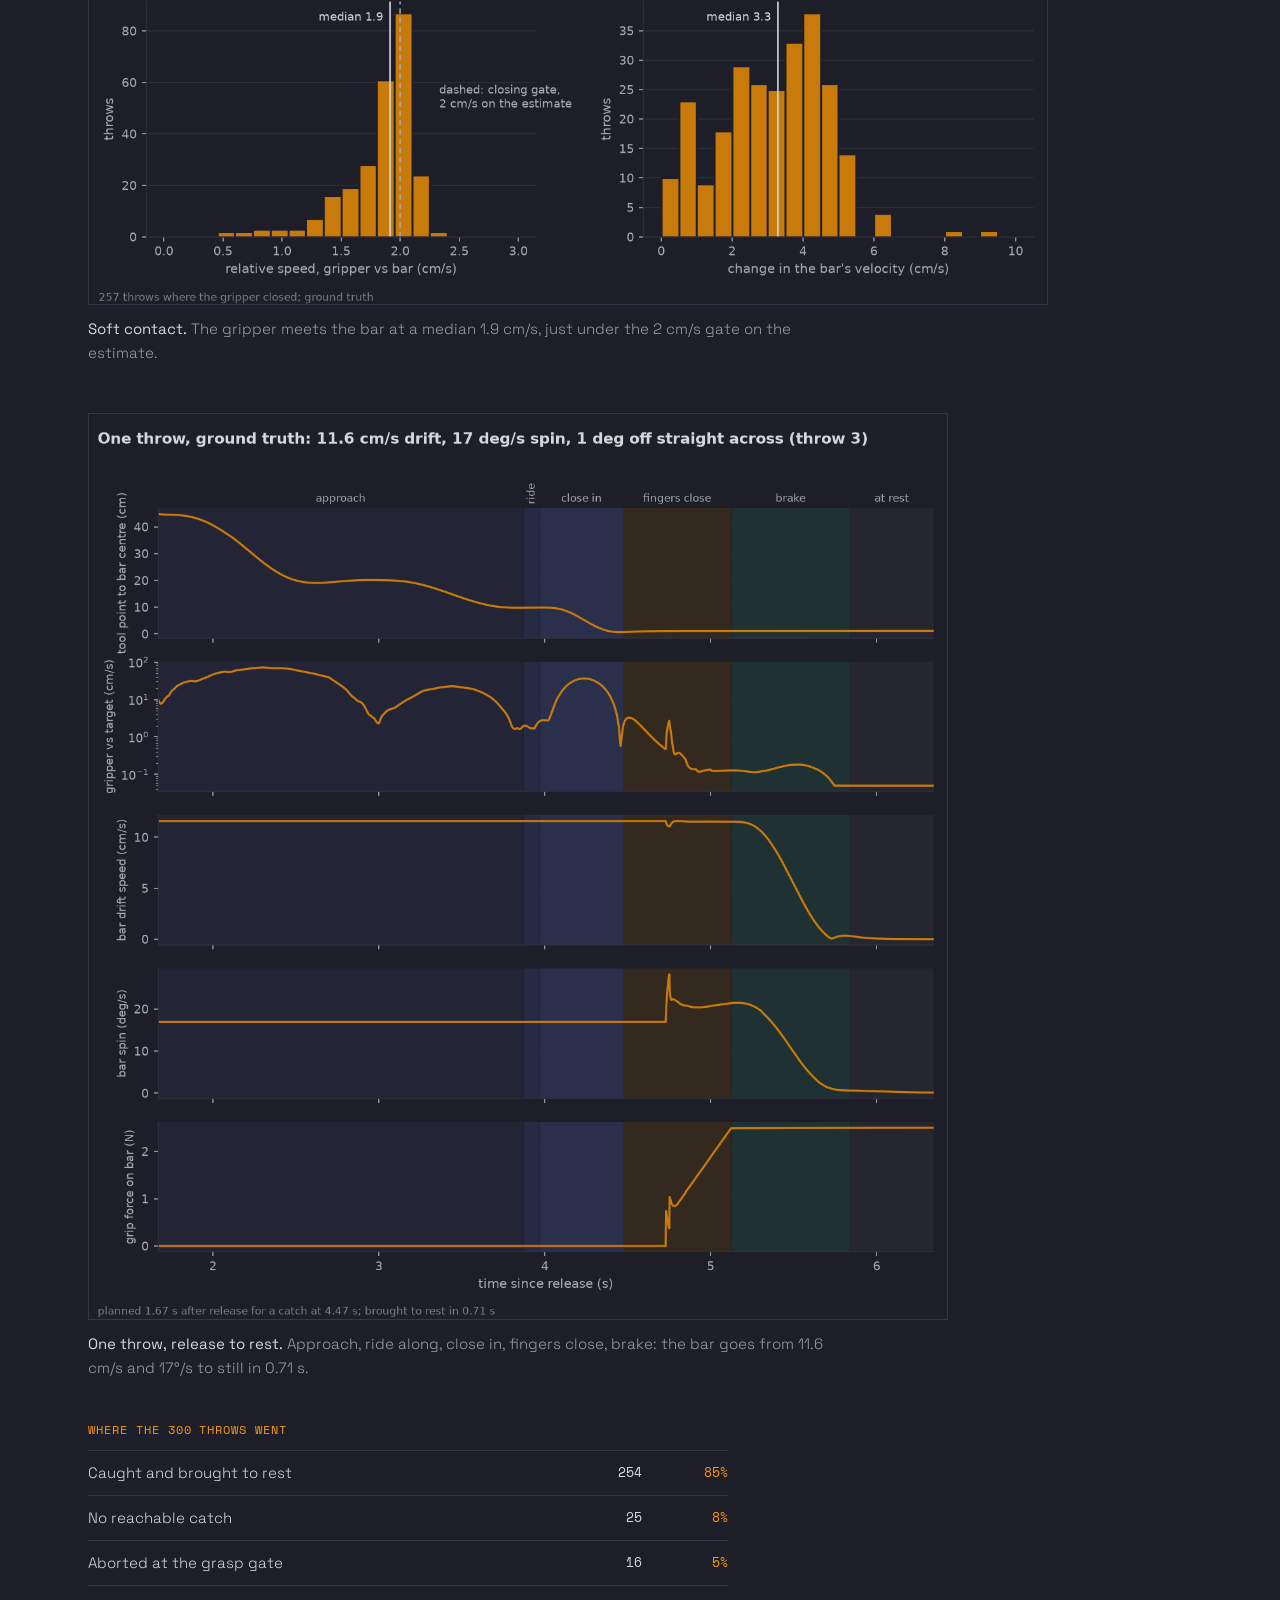
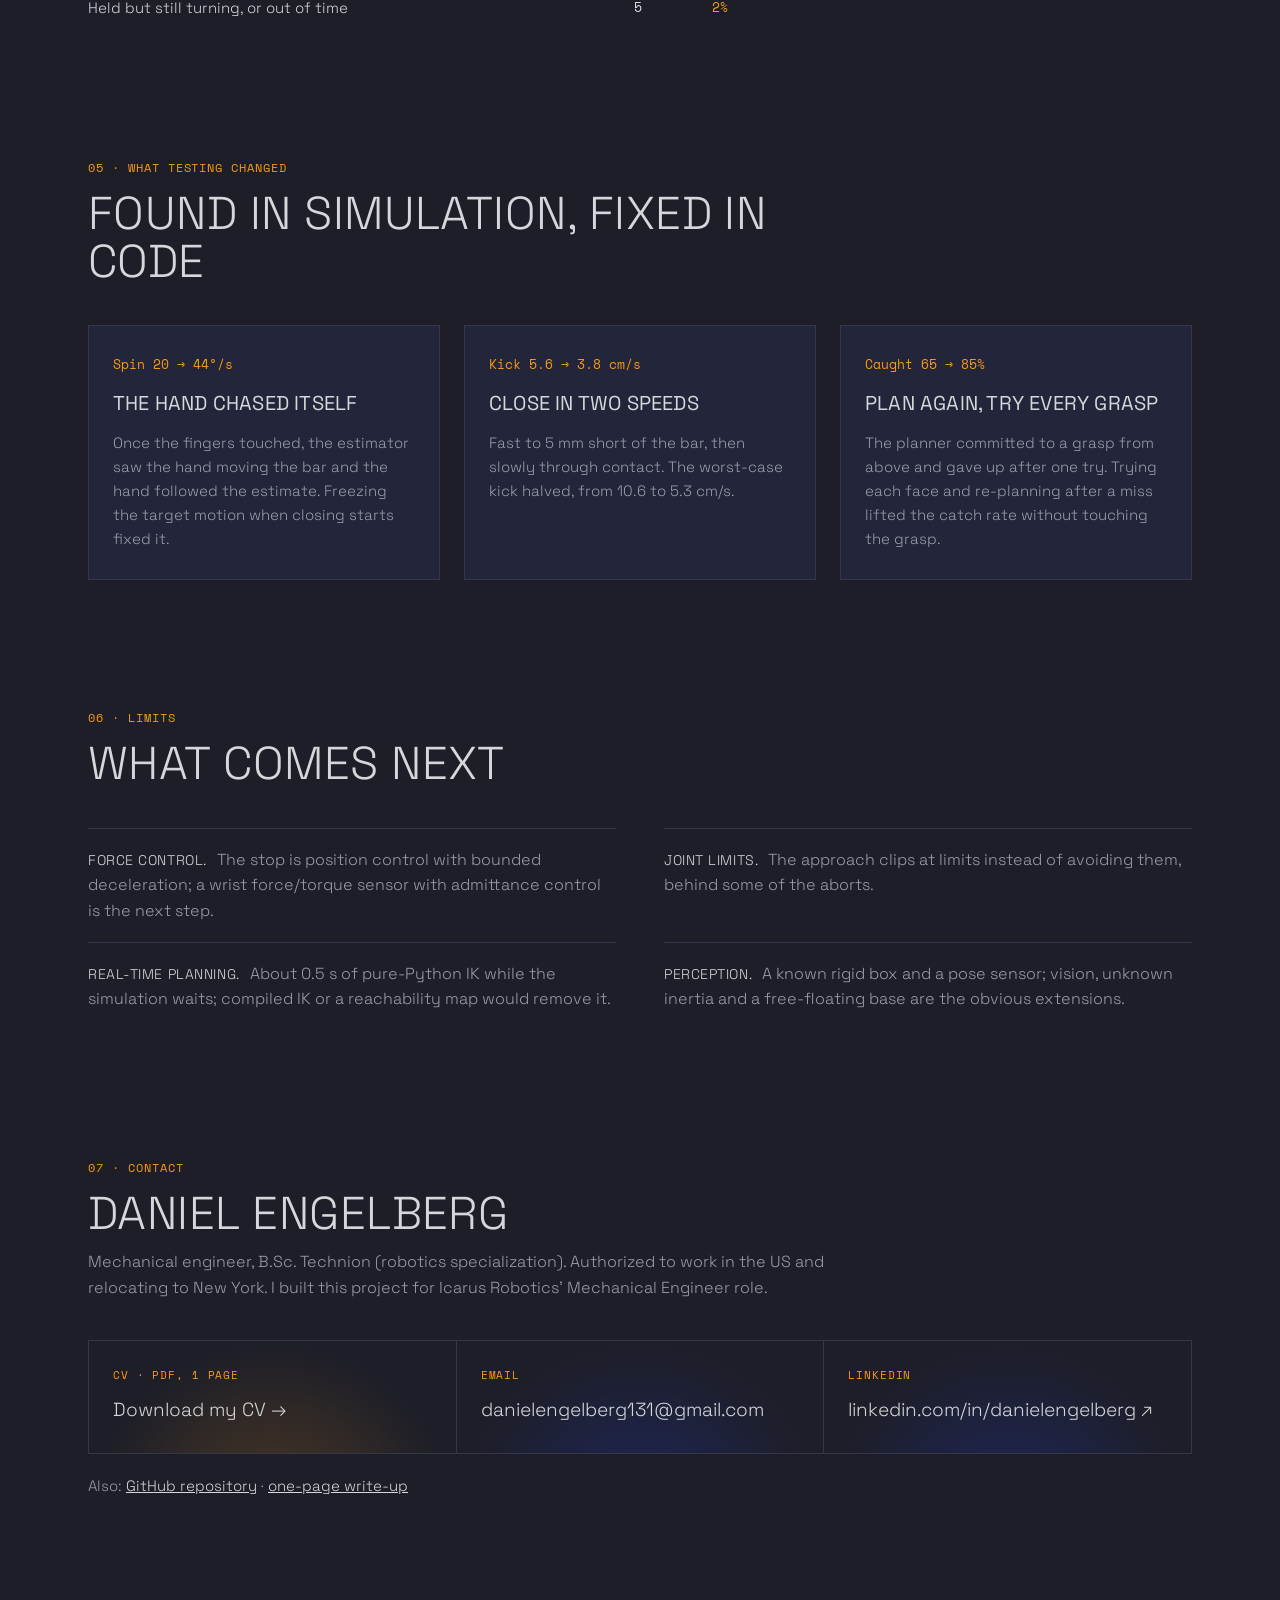
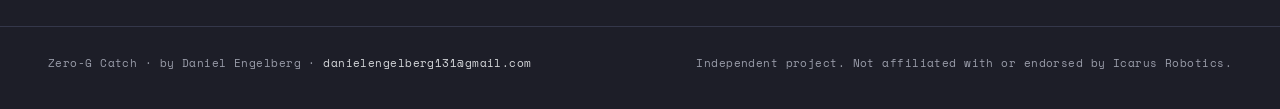
==== commit 27f1c951: "Live in-browser simulation, contact section and CV on the project page site/sim runs the catch live:" ====
--- a/site/index.html
+++ b/site/index.html
@@ -21,10 +21,12 @@
       <span>Zero-G Catch</span>
     </a>
     <nav aria-label="Sections">
+      <a href="sim/">Live sim</a>
       <a href="#demo">Demo</a>
       <a href="#method">Method</a>
       <a href="#results">Results</a>
       <a href="https://github.com/KingDanielE/zero-g-catch">Code</a>
+      <a href="#contact">Contact</a>
     </nav>
   </header>
 
@@ -37,8 +39,9 @@
         <p class="lede">A fixed-base robot arm catches a tumbling bar that drifts past it, seen only
           through a noisy sensor, and brings it to rest without knocking it away.</p>
         <div class="ctas">
-          <a class="btn btn-solid" href="#demo">Watch the catch</a>
-          <a class="btn btn-ghost" href="https://github.com/KingDanielE/zero-g-catch">Read the code</a>
+          <a class="btn btn-solid" href="sim/">Try it live</a>
+          <a class="btn btn-ghost" href="#demo">Watch the catch</a>
+          <a class="btn btn-ghost" href="cv/Daniel-Engelberg-CV.pdf" target="_blank" rel="noopener">My CV</a>
         </div>
       </div>
       <dl class="telemetry" aria-label="Test conditions">
@@ -90,6 +93,13 @@
           are the filter's predicted path.</p>
         <video controls preload="none" poster="media/demo_poster.jpg" src="media/catch_demo.mp4" aria-label="Full demo video, 42 seconds"></video>
       </div>
+      <a class="live-card" href="sim/">
+        <span class="live-k">Live in your browser</span>
+        <span class="live-v">Throw it a bar yourself →</span>
+        <span class="live-d">Set the speed, spin, aim and sensor noise, and watch the arm try to catch
+          it. The same controller and MuJoCo physics, running in WebAssembly; checked against the
+          Python version throw for throw.</span>
+      </a>
     </section>
 
     <section class="section" id="problem" aria-labelledby="problem-title">
@@ -229,17 +239,35 @@
       </ul>
     </section>
 
-    <section class="cta-band" aria-label="Links">
-      <h2>Code, write-up, data</h2>
-      <div class="ctas">
-        <a class="btn btn-solid" href="https://github.com/KingDanielE/zero-g-catch">GitHub repository</a>
-        <a class="btn btn-ghost" href="https://github.com/KingDanielE/zero-g-catch/blob/main/docs/writeup.md">One-page write-up</a>
-      </div>
+    <section class="section" id="contact" aria-labelledby="contact-title">
+      <div class="section-head">
+        <p class="eyebrow">07 · Contact</p>
+        <h2 id="contact-title">Daniel Engelberg</h2>
+        <p class="section-sub">Mechanical engineer, B.Sc. Technion (robotics specialization).
+          Authorized to work in the US and relocating to New York. I built this project for Icarus
+          Robotics' Mechanical Engineer role.</p>
+      </div>
+      <div class="contact">
+        <a href="cv/Daniel-Engelberg-CV.pdf" target="_blank" rel="noopener">
+          <span class="contact-k">CV · PDF, 1 page</span>
+          <span class="contact-v">Download my CV →</span>
+        </a>
+        <a href="mailto:danielengelberg131@gmail.com?subject=Zero-G%20Catch">
+          <span class="contact-k">Email</span>
+          <span class="contact-v">danielengelberg131@gmail.com</span>
+        </a>
+        <a href="https://www.linkedin.com/in/danielengelberg/" target="_blank" rel="noopener">
+          <span class="contact-k">LinkedIn</span>
+          <span class="contact-v">linkedin.com/in/danielengelberg ↗</span>
+        </a>
+      </div>
+      <p class="contact-more">Also: <a href="https://github.com/KingDanielE/zero-g-catch">GitHub repository</a> ·
+        <a href="https://github.com/KingDanielE/zero-g-catch/blob/main/docs/writeup.md">one-page write-up</a></p>
     </section>
   </main>
 
   <footer class="footer">
-    <p>Zero-G Catch · Python, MuJoCo, Franka Panda from MuJoCo Menagerie</p>
+    <p>Zero-G Catch · by Daniel Engelberg · <a href="mailto:danielengelberg131@gmail.com">danielengelberg131@gmail.com</a></p>
     <p>Independent project. Not affiliated with or endorsed by Icarus Robotics.</p>
   </footer>
 </body>
--- a/site/styles.css
+++ b/site/styles.css
@@ -310,20 +310,41 @@
 .limits li { padding: 18px 0; border-top: 1px solid var(--line); color: var(--muted); font-size: 16px; }
 .limits span { color: var(--light); text-transform: uppercase; font-size: 14px; letter-spacing: 0.04em; margin-right: 6px; }
 
-/* Closing band */
-.cta-band {
-  margin-top: clamp(72px, 10vw, 128px);
-  padding: clamp(56px, 8vw, 96px) var(--gutter);
-  text-align: center;
-  display: grid;
-  gap: 24px;
-  justify-items: center;
+/* Contact */
+#contact { padding-bottom: clamp(72px, 10vw, 128px); }
+.contact {
+  display: grid;
+  grid-template-columns: repeat(3, 1fr);
+  border-top: 1px solid var(--line);
+  border-left: 1px solid var(--line);
+}
+.contact a {
+  display: grid;
+  gap: 10px;
+  padding: 26px 24px 28px;
+  border-right: 1px solid var(--line);
+  border-bottom: 1px solid var(--line);
+  text-decoration: none;
   background:
-    radial-gradient(ellipse at 50% 140%, rgba(35, 61, 226, 0.55), transparent 60%),
+    radial-gradient(ellipse at 50% 160%, rgba(35, 61, 226, 0.28), transparent 70%),
     var(--dark);
-  border-top: 1px solid var(--line);
-}
-.cta-band h2 { font-size: clamp(26px, 3.4vw, 40px); }
+  transition: background 0.15s;
+}
+.contact a:first-child { background: radial-gradient(ellipse at 50% 160%, rgba(247, 153, 21, 0.22), transparent 70%), var(--dark); }
+.contact a:hover { background-color: var(--dark-2); }
+.contact-k {
+  font-family: var(--mono);
+  font-size: 11px;
+  letter-spacing: 0.08em;
+  text-transform: uppercase;
+  color: var(--yellow);
+}
+.contact-v { font-size: 19px; color: var(--light); overflow-wrap: anywhere; }
+.contact a:hover .contact-v { color: var(--yellow); }
+.contact-more { margin-top: 20px; font-size: 15px; color: var(--muted); }
+.contact-more a { color: var(--light); }
+.contact-more a:hover, .footer a:hover { color: var(--yellow); }
+.footer a { color: var(--light); text-decoration: none; }
 
 .footer {
   padding: 28px var(--gutter) 36px;
@@ -347,6 +368,7 @@
   .steps { column-gap: 32px; }
   .lessons { grid-template-columns: 1fr; }
   .demo-full { grid-template-columns: 1fr; }
+  .contact { grid-template-columns: 1fr; }
 }
 
 @media (max-width: 640px) {
@@ -364,3 +386,21 @@
 @media (prefers-reduced-motion: reduce) {
   html { scroll-behavior: auto; }
 }
+
+/* Link to the live simulation */
+.live-card {
+  margin-top: 32px;
+  display: grid;
+  gap: 8px;
+  padding: 26px 26px 28px;
+  border: 1px solid var(--line);
+  border-left: 3px solid var(--yellow);
+  text-decoration: none;
+  background:
+    radial-gradient(ellipse at 100% 120%, rgba(35, 61, 226, 0.35), transparent 60%),
+    var(--dark-2);
+}
+.live-k { font-family: var(--mono); font-size: 11px; letter-spacing: 0.08em; text-transform: uppercase; color: var(--yellow); }
+.live-v { font-size: clamp(22px, 2.6vw, 30px); text-transform: uppercase; color: var(--light); }
+.live-d { font-size: 15px; color: var(--muted); max-width: 720px; }
+.live-card:hover .live-v { color: var(--yellow); }
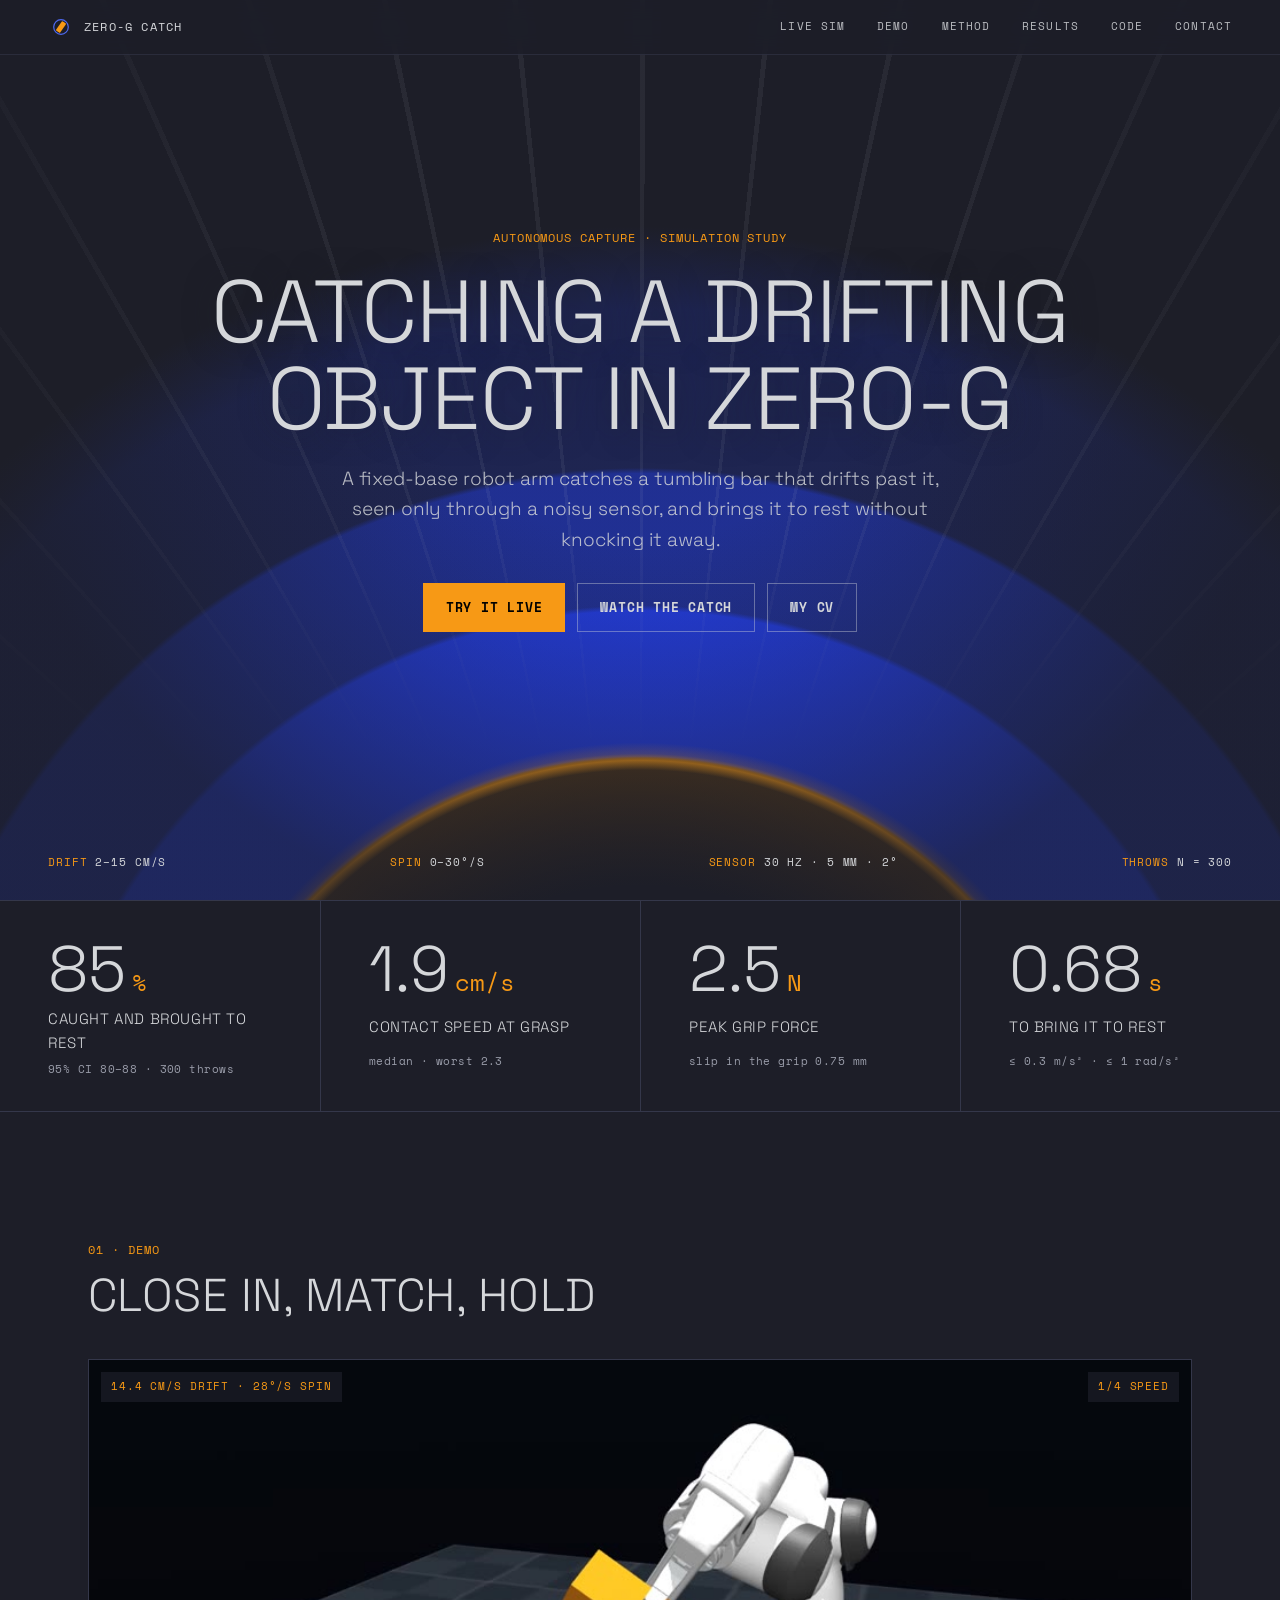
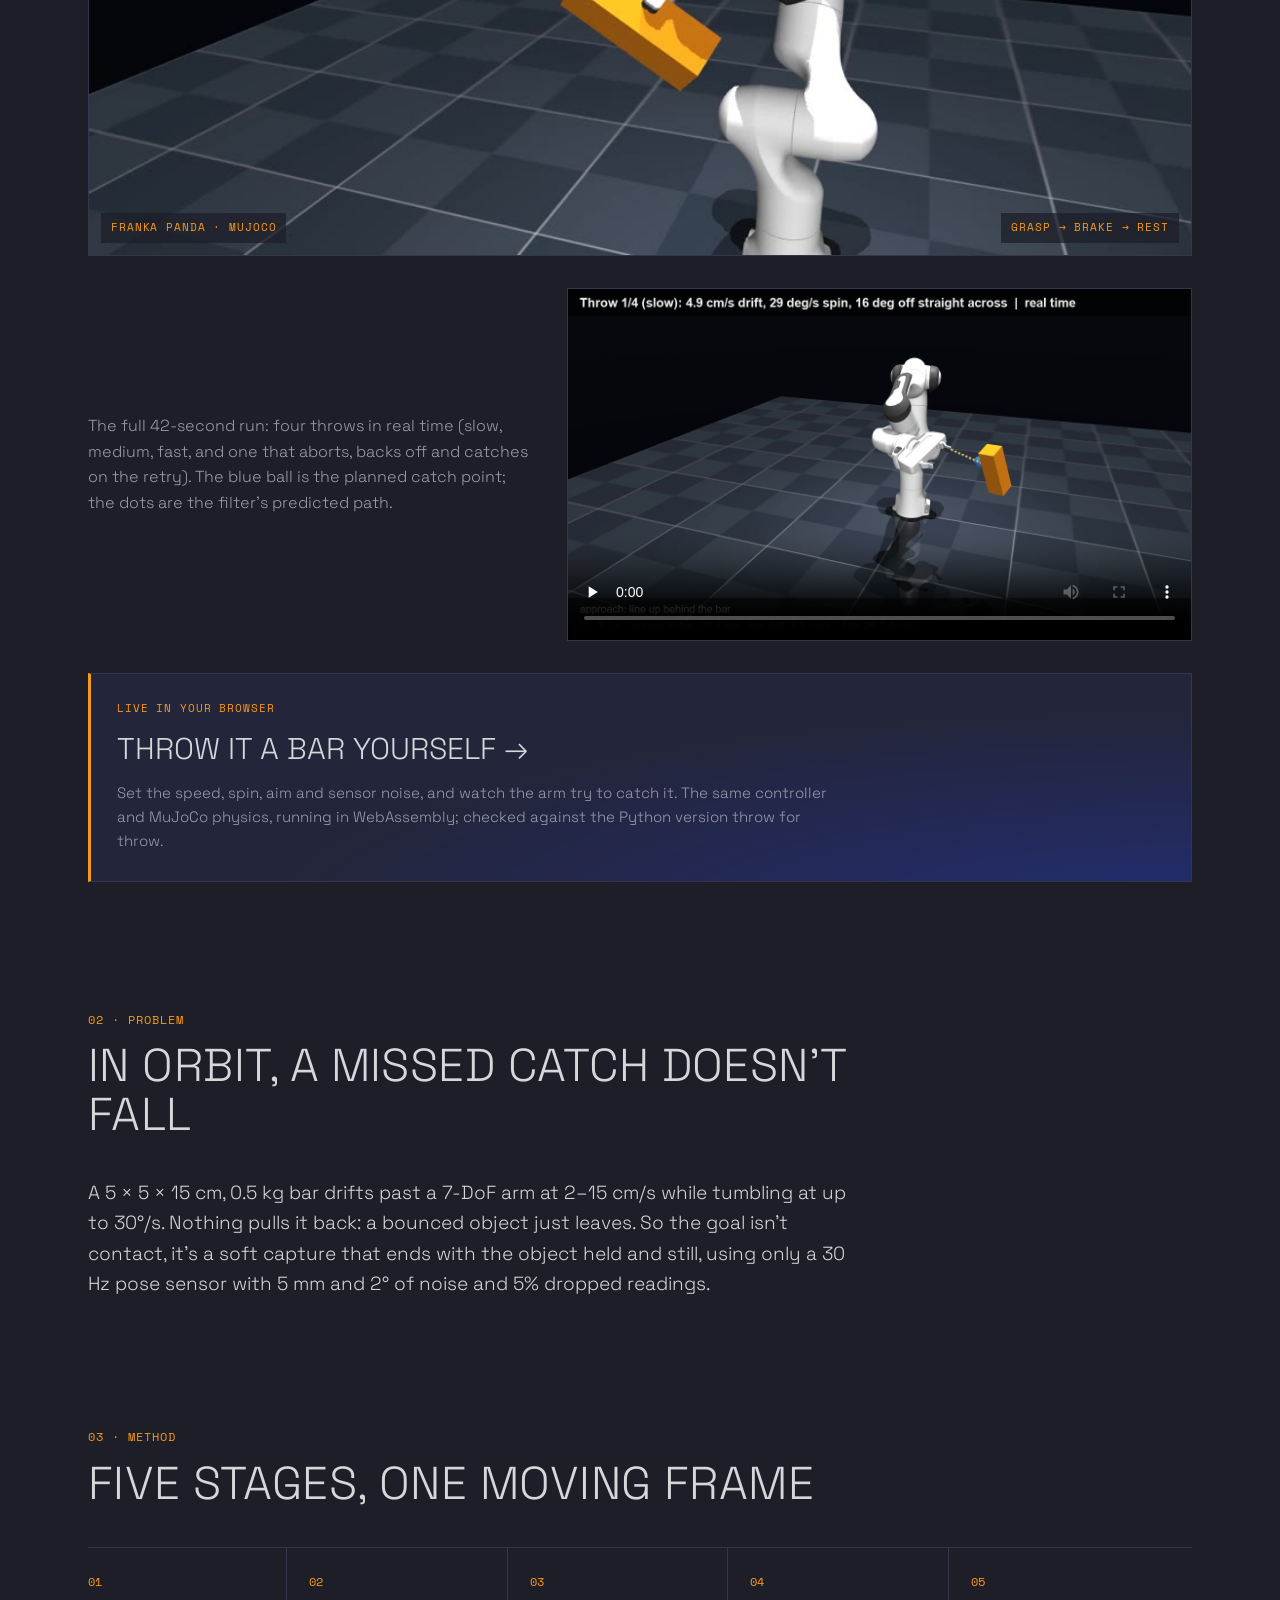
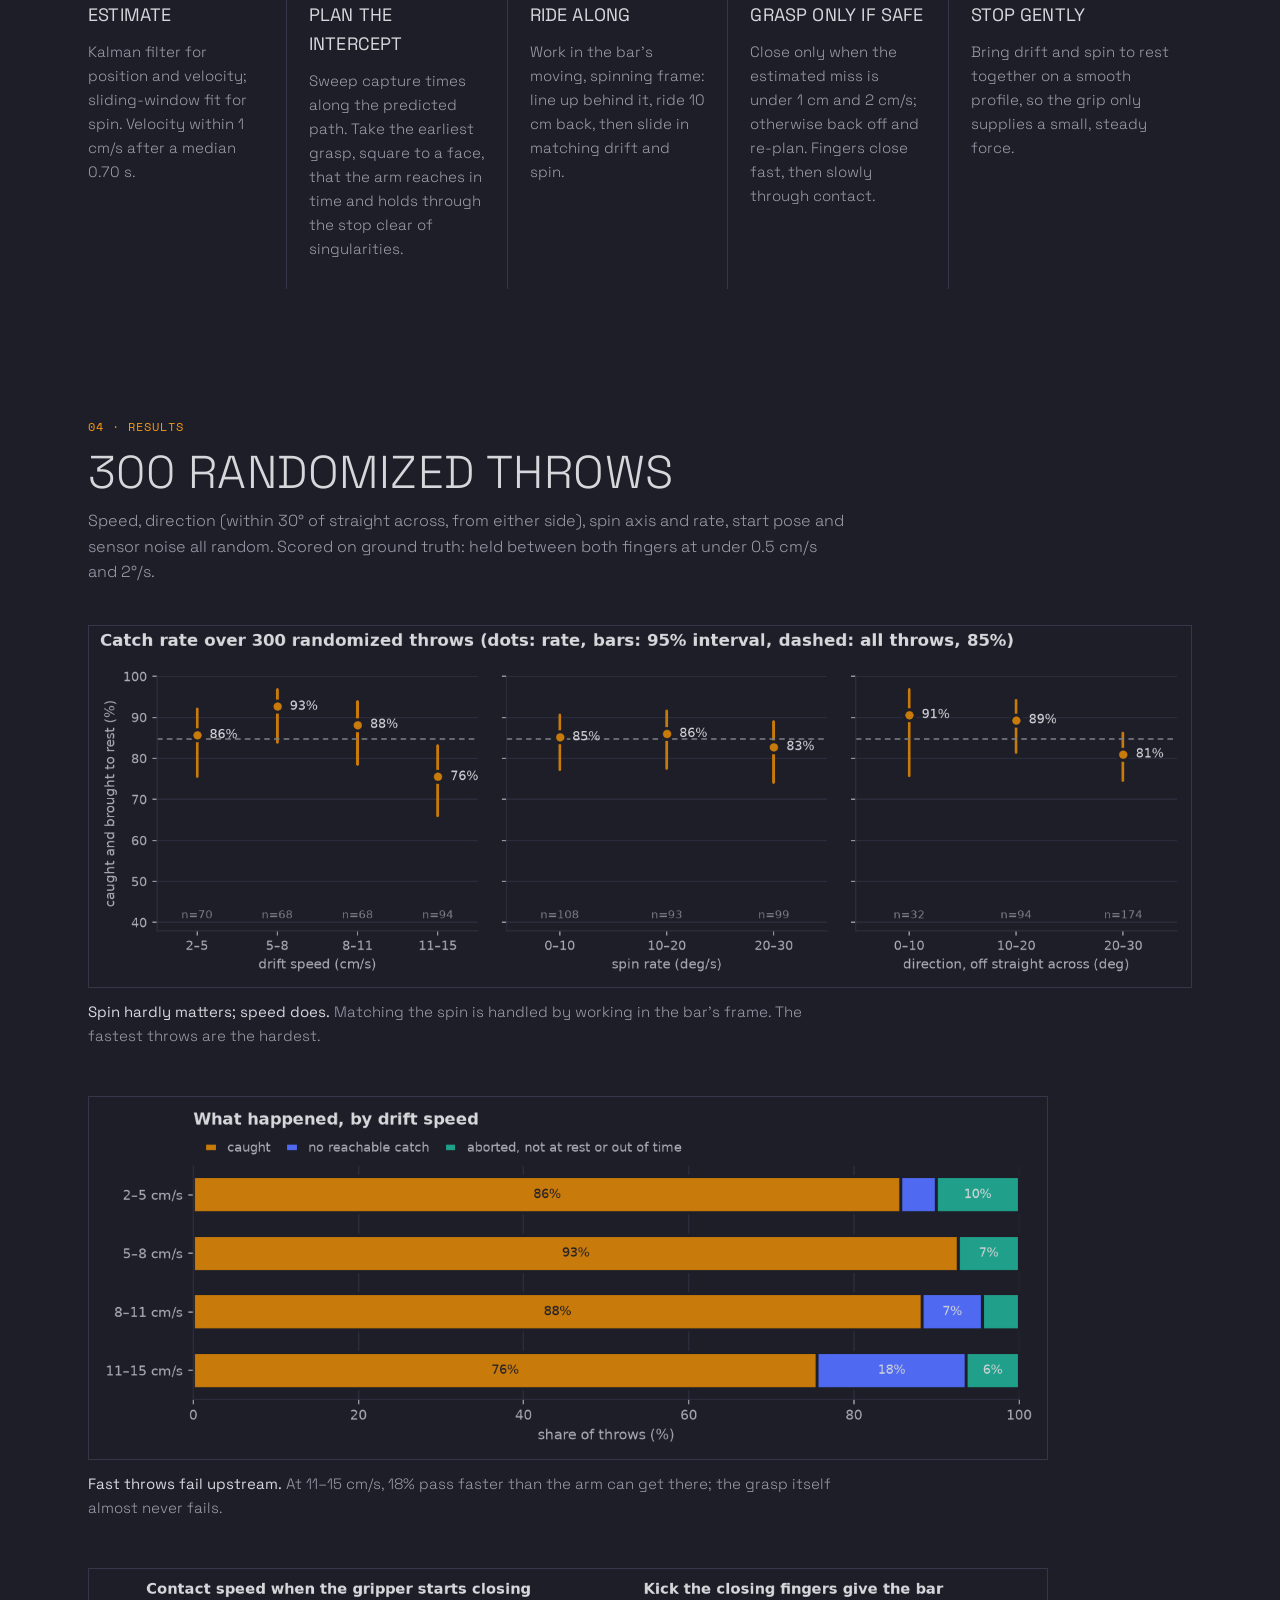
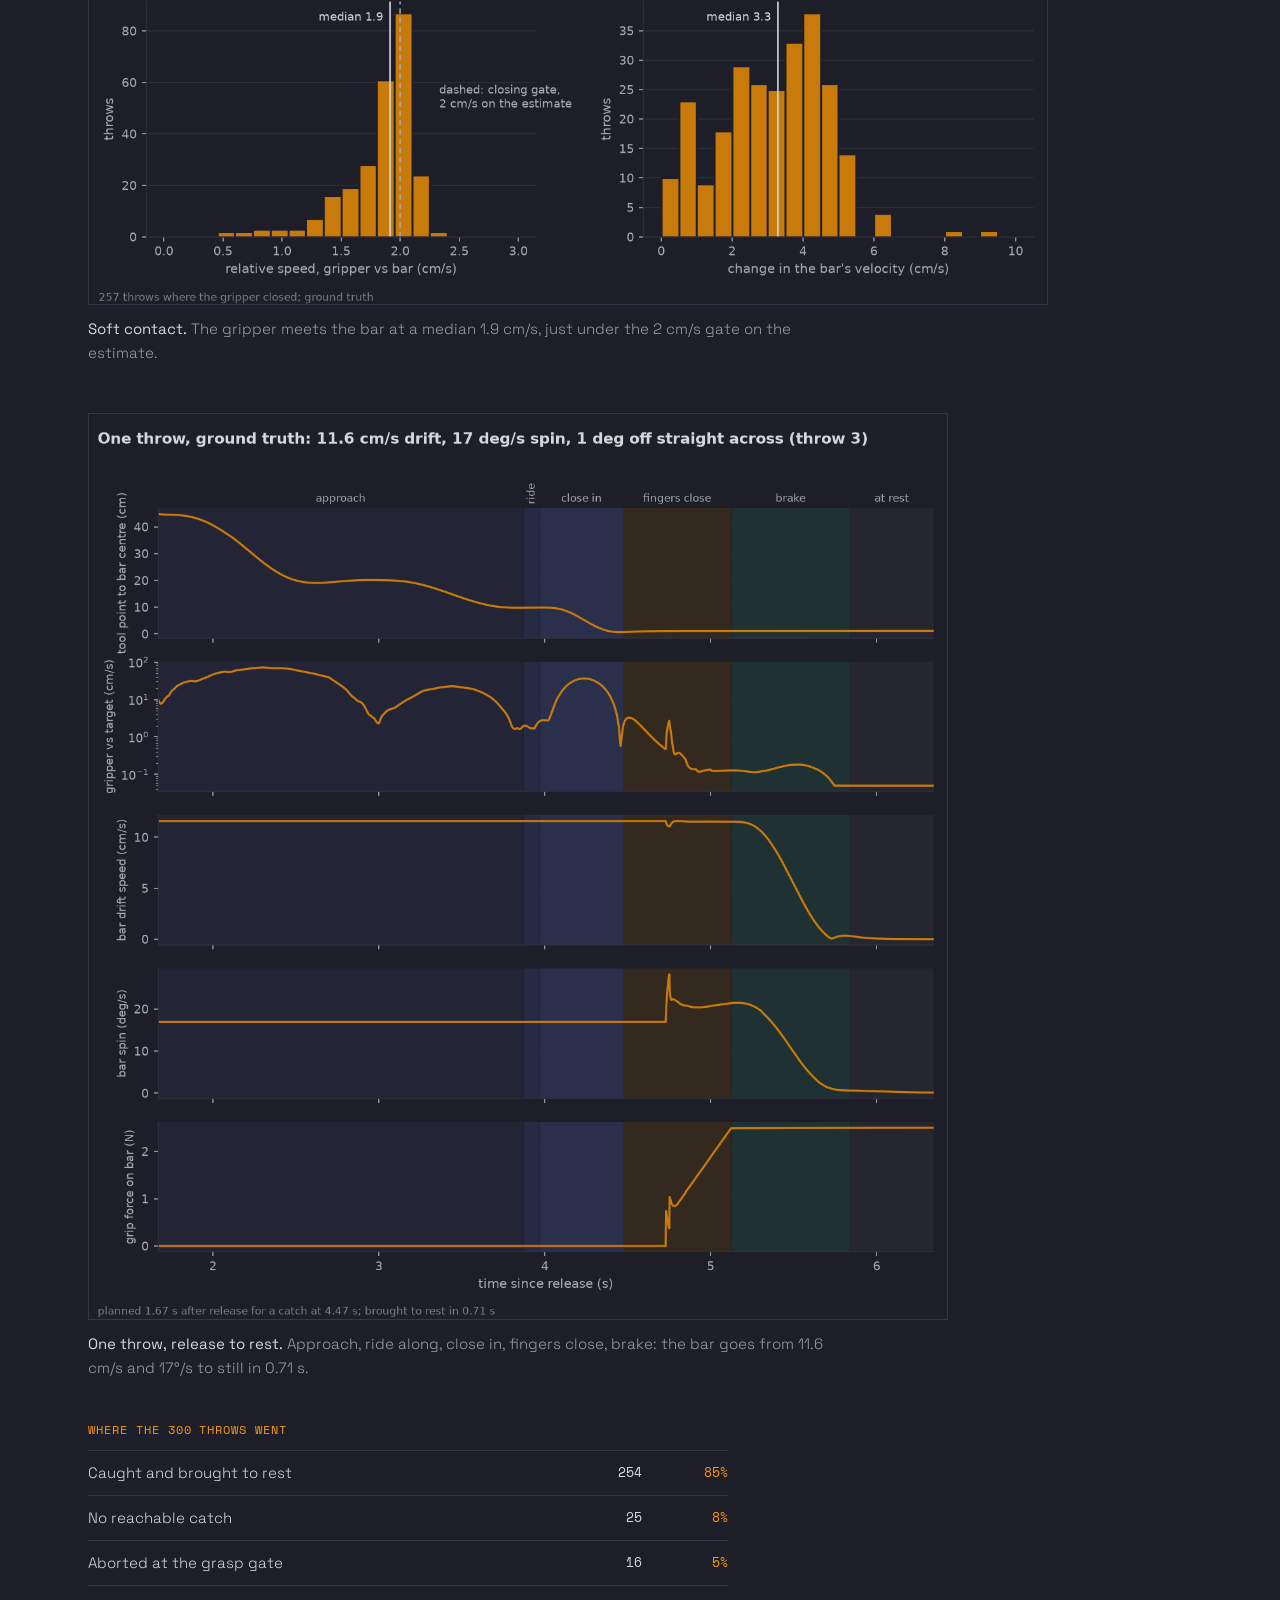
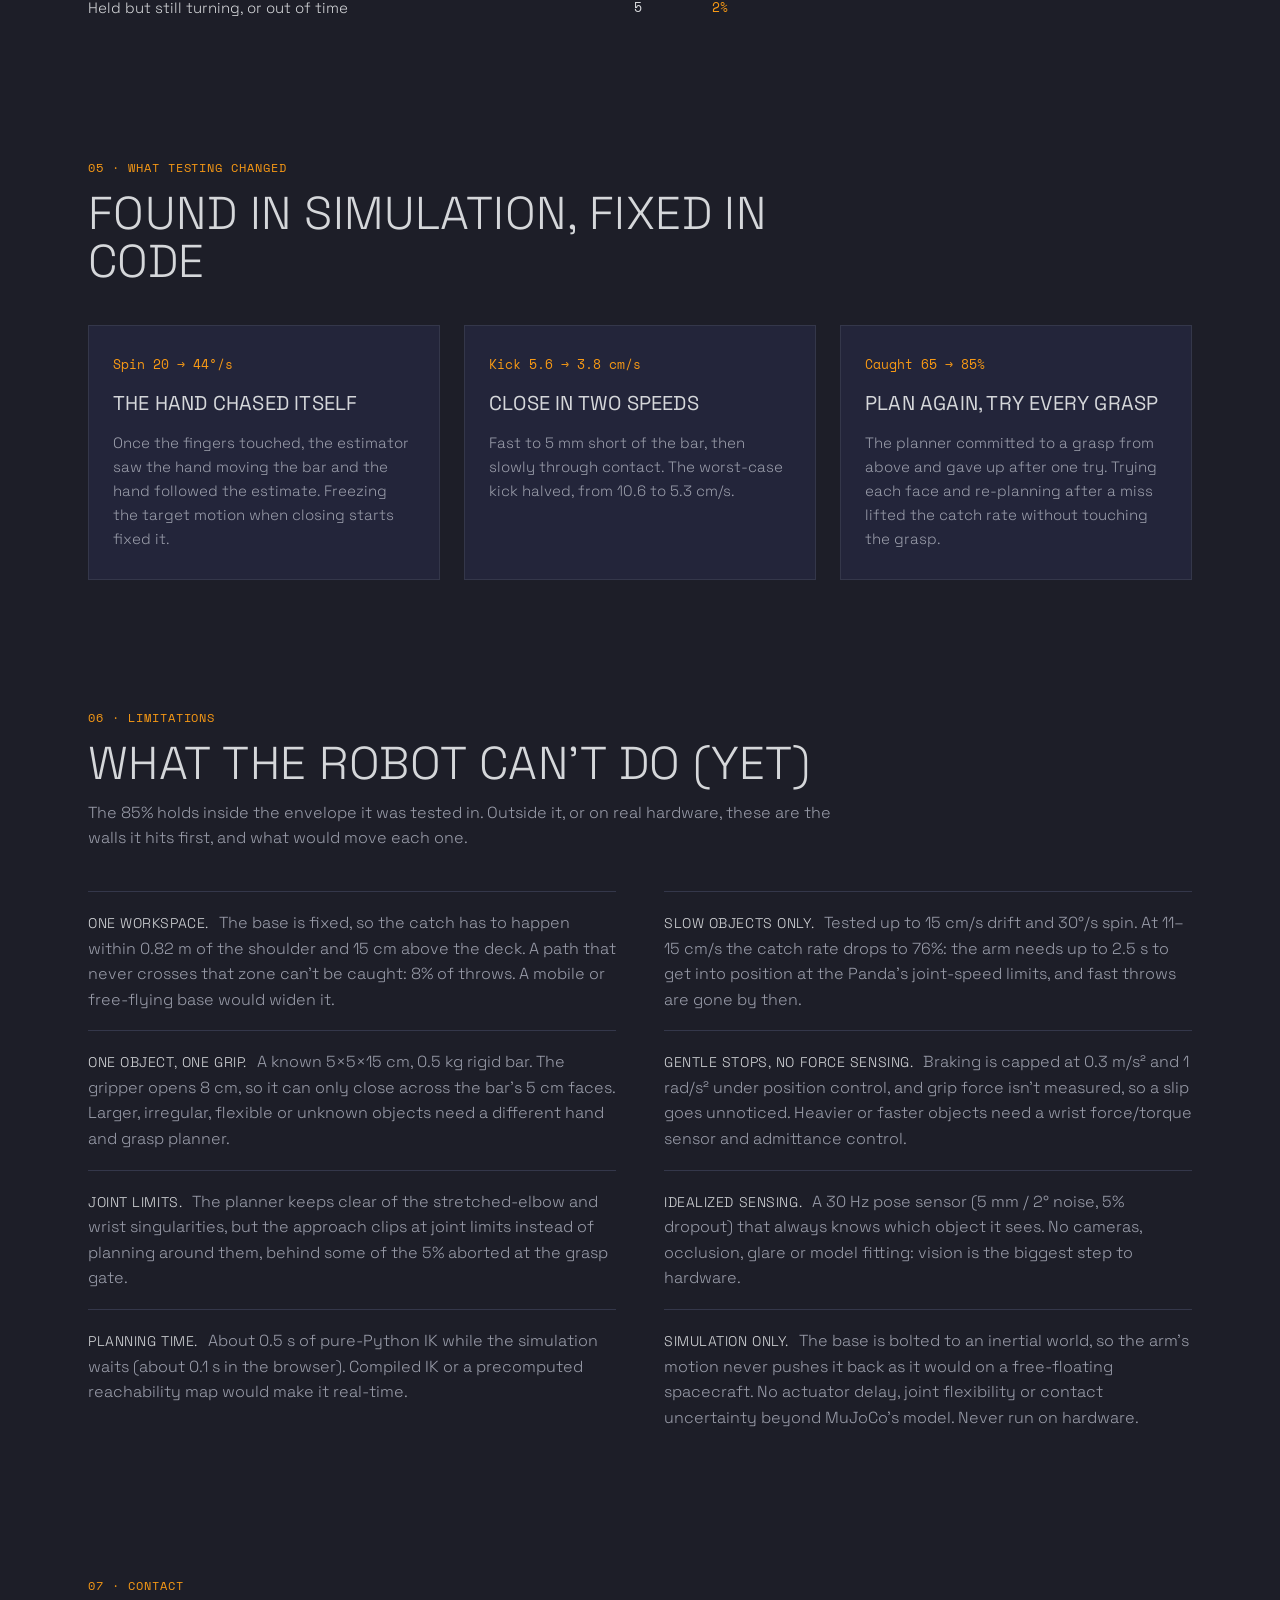
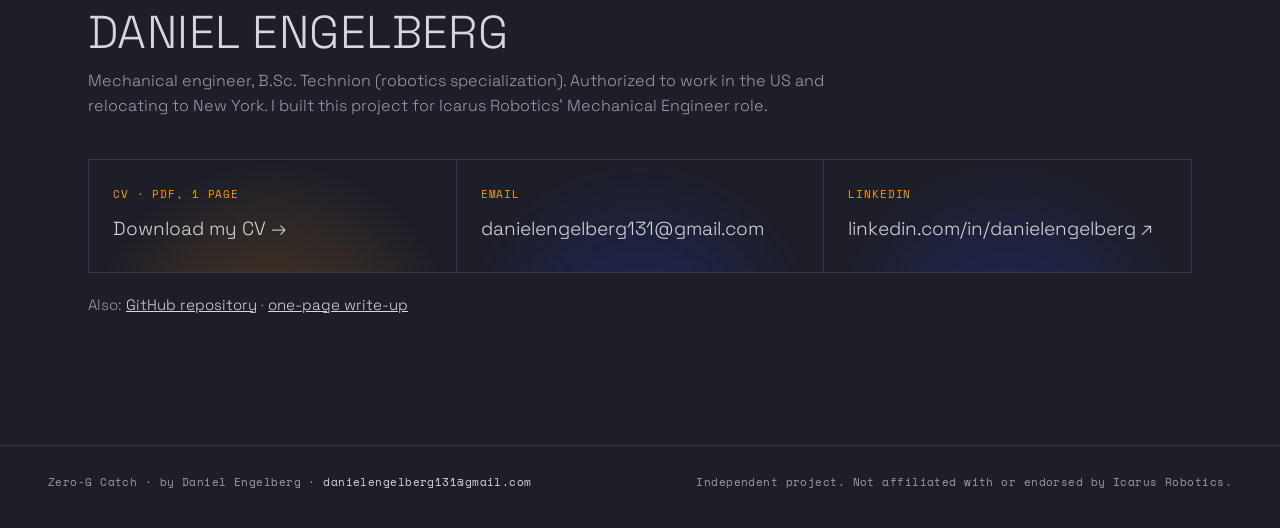
==== commit e3392aab: "Limitations section on the project page and in the README Co-Authored-By: Claude Opus 5.5 <noreply@a" ====
--- a/site/index.html
+++ b/site/index.html
@@ -224,18 +224,38 @@
 
     <section class="section" id="next" aria-labelledby="next-title">
       <div class="section-head">
-        <p class="eyebrow">06 · Limits</p>
-        <h2 id="next-title">What comes next</h2>
+        <p class="eyebrow">06 · Limitations</p>
+        <h2 id="next-title">What the robot can't do (yet)</h2>
+        <p class="section-sub">The 85% holds inside the envelope it was tested in. Outside it, or
+          on real hardware, these are the walls it hits first, and what would move each one.</p>
       </div>
       <ul class="limits">
-        <li><span>Force control.</span> The stop is position control with bounded deceleration;
-          a wrist force/torque sensor with admittance control is the next step.</li>
-        <li><span>Joint limits.</span> The approach clips at limits instead of avoiding them,
-          behind some of the aborts.</li>
-        <li><span>Real-time planning.</span> About 0.5 s of pure-Python IK while the simulation
-          waits; compiled IK or a reachability map would remove it.</li>
-        <li><span>Perception.</span> A known rigid box and a pose sensor; vision, unknown inertia
-          and a free-floating base are the obvious extensions.</li>
+        <li><span>One workspace.</span> The base is fixed, so the catch has to happen within
+          0.82 m of the shoulder and 15 cm above the deck. A path that never crosses that zone
+          can't be caught: 8% of throws. A mobile or free-flying base would widen it.</li>
+        <li><span>Slow objects only.</span> Tested up to 15 cm/s drift and 30°/s spin. At
+          11–15 cm/s the catch rate drops to 76%: the arm needs up to 2.5 s to get into position
+          at the Panda's joint-speed limits, and fast throws are gone by then.</li>
+        <li><span>One object, one grip.</span> A known 5×5×15 cm, 0.5 kg rigid bar. The gripper
+          opens 8 cm, so it can only close across the bar's 5 cm faces. Larger, irregular,
+          flexible or unknown objects need a different hand and grasp planner.</li>
+        <li><span>Gentle stops, no force sensing.</span> Braking is capped at 0.3 m/s² and
+          1 rad/s² under position control, and grip force isn't measured, so a slip goes
+          unnoticed. Heavier or faster objects need a wrist force/torque sensor and admittance
+          control.</li>
+        <li><span>Joint limits.</span> The planner keeps clear of the stretched-elbow and wrist
+          singularities, but the approach clips at joint limits instead of planning around
+          them, behind some of the 5% aborted at the grasp gate.</li>
+        <li><span>Idealized sensing.</span> A 30 Hz pose sensor (5 mm / 2° noise, 5% dropout)
+          that always knows which object it sees. No cameras, occlusion, glare or model
+          fitting: vision is the biggest step to hardware.</li>
+        <li><span>Planning time.</span> About 0.5 s of pure-Python IK while the simulation
+          waits (about 0.1 s in the browser). Compiled IK or a precomputed reachability map
+          would make it real-time.</li>
+        <li><span>Simulation only.</span> The base is bolted to an inertial world, so the arm's
+          motion never pushes it back as it would on a free-floating spacecraft. No actuator
+          delay, joint flexibility or contact uncertainty beyond MuJoCo's model. Never run on
+          hardware.</li>
       </ul>
     </section>
 
